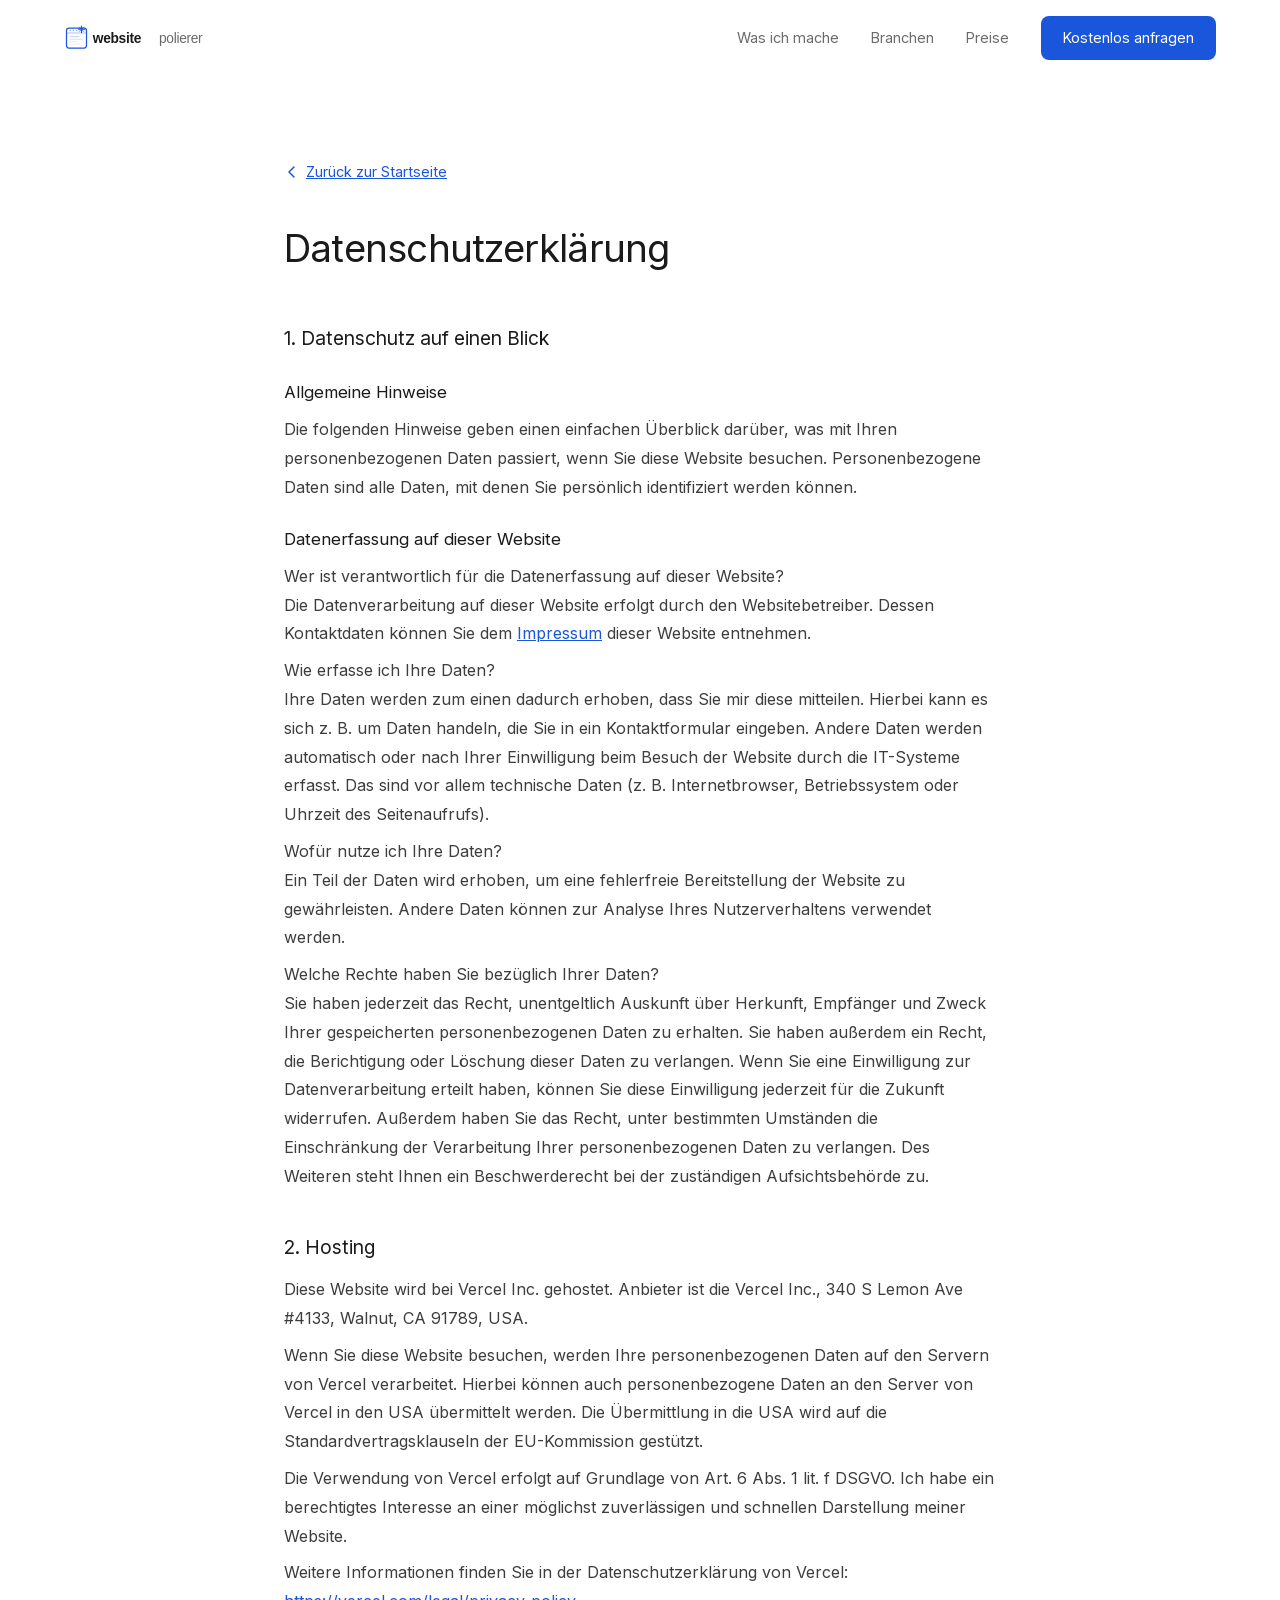
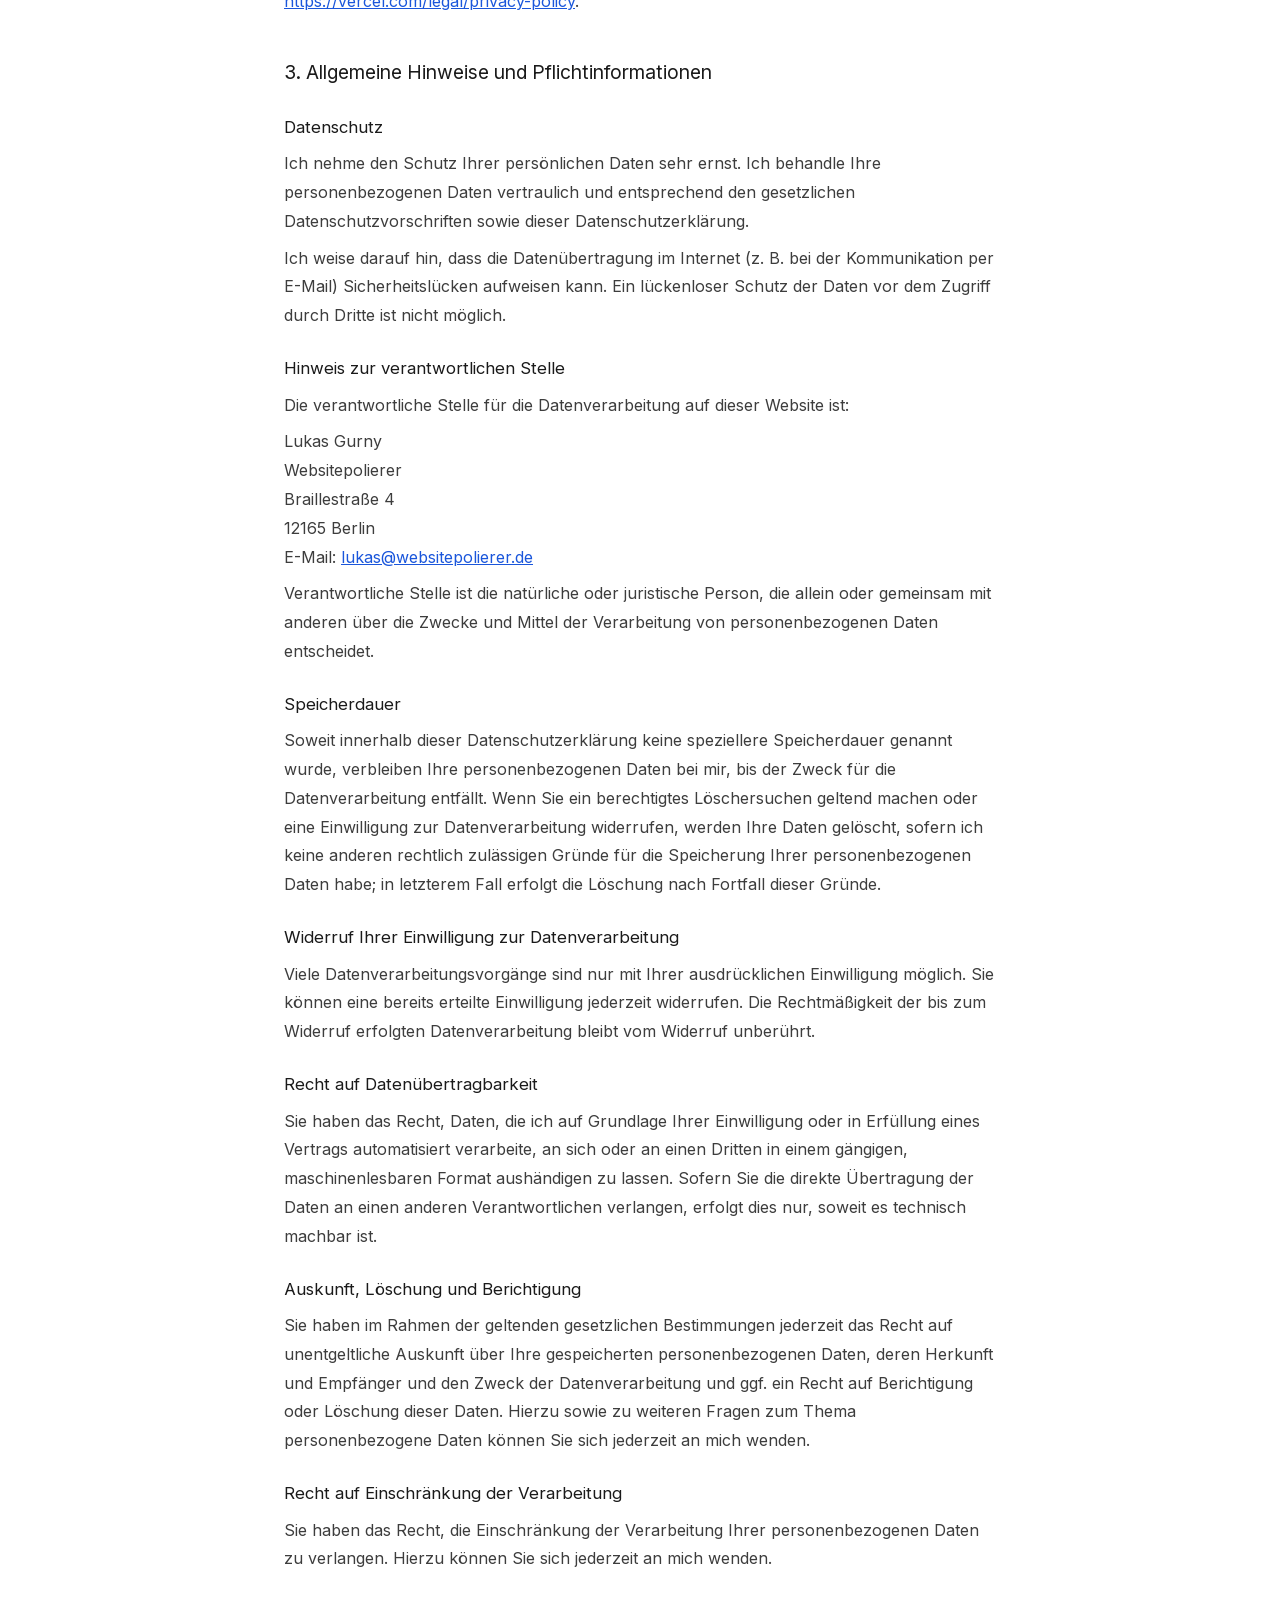
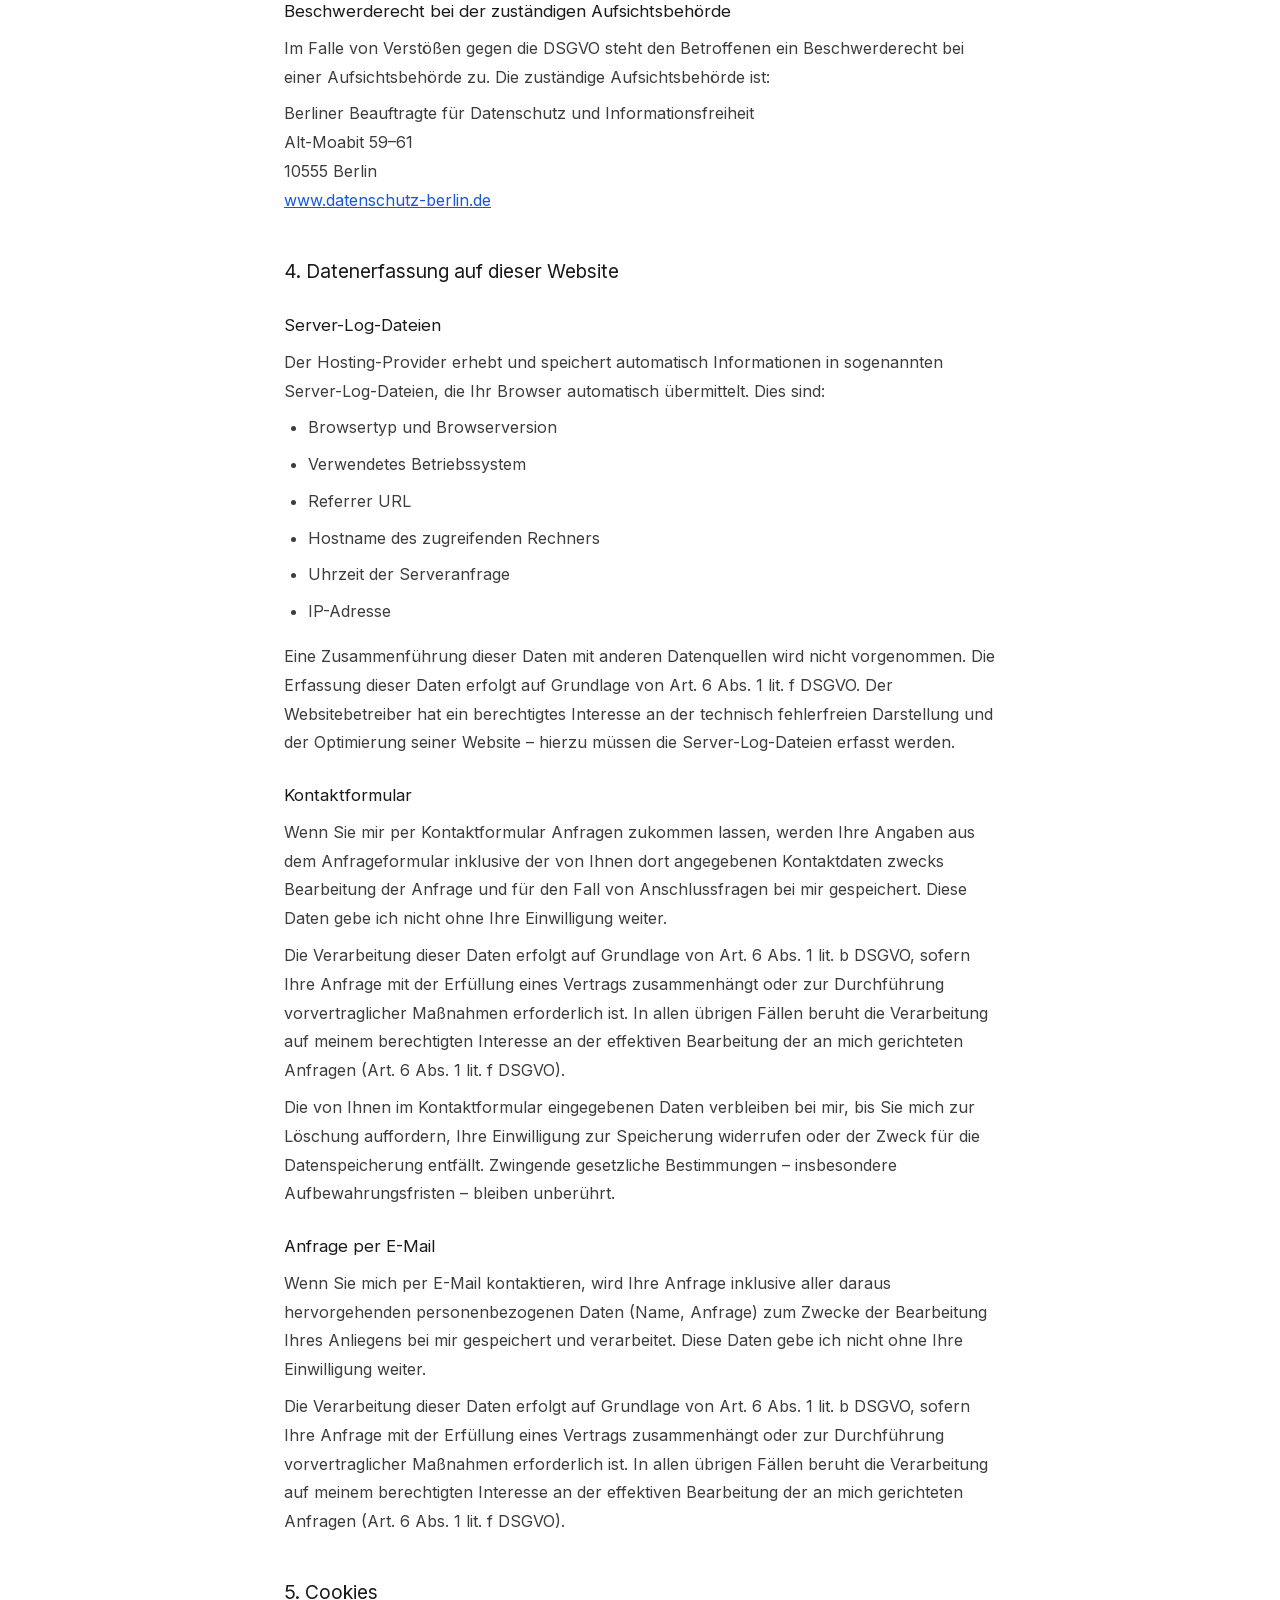
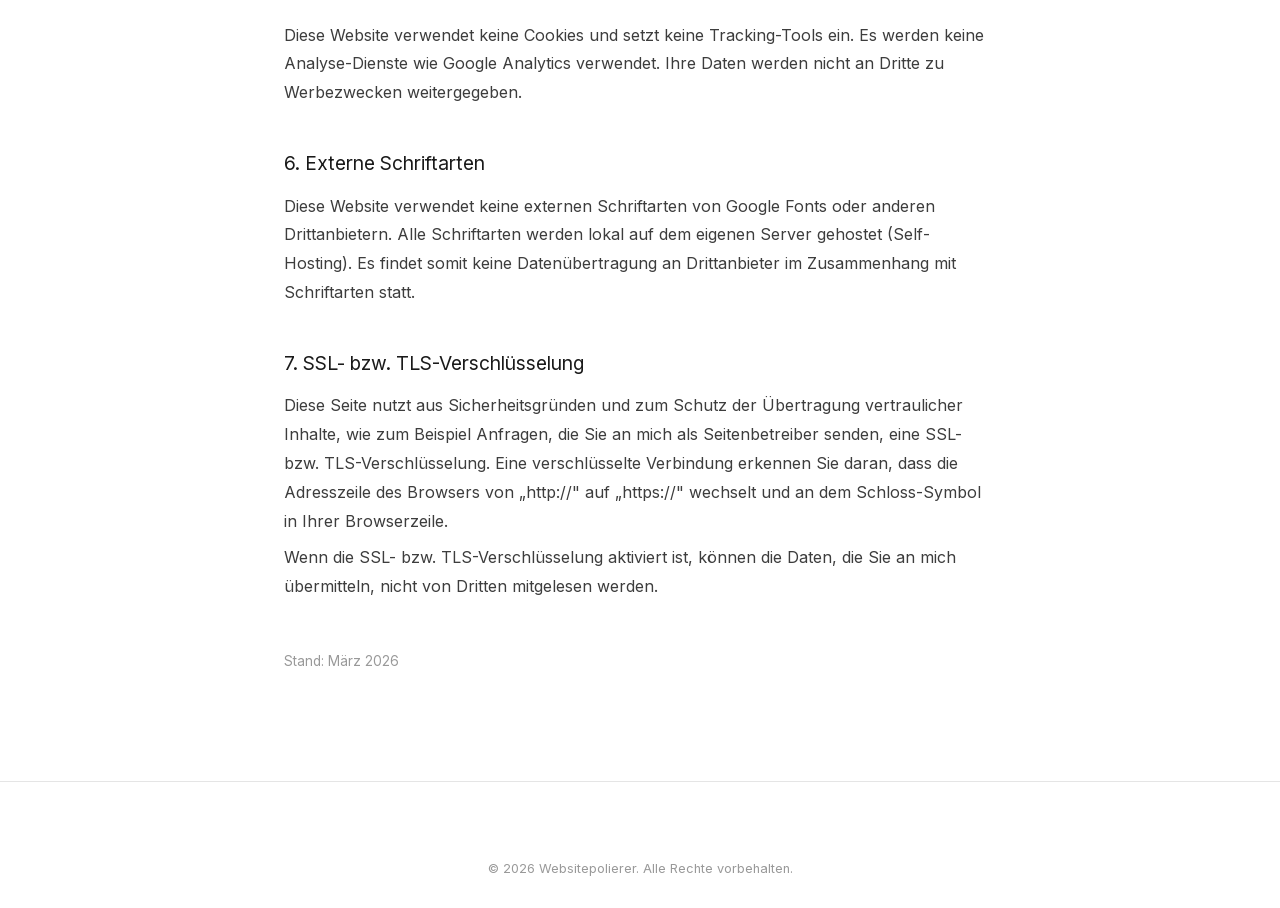
==== website/datenschutz.html @ 4827c036 "feat: Add Impressum and Datenschutzerklärung pages - Legal notice (TMG §5) with full address - DSGVO" ====
<!DOCTYPE html>
<html lang="de">
<head>
  <meta charset="UTF-8">
  <meta name="viewport" content="width=device-width, initial-scale=1.0">
  <title>Datenschutzerklärung – Websitepolierer</title>
  <meta name="robots" content="noindex, nofollow">
  <link rel="stylesheet" href="style.css">
  <link rel="icon" type="image/svg+xml" href="assets/logo.svg">
  <style>
    .legal {
      padding: 160px 24px 100px;
      max-width: 760px;
      margin: 0 auto;
    }
    .legal h1 {
      font-size: clamp(1.8rem, 4vw, 2.4rem);
      font-weight: 700;
      color: var(--text-dark);
      margin-bottom: 32px;
      letter-spacing: -0.02em;
    }
    .legal h2 {
      font-size: 1.2rem;
      font-weight: 600;
      color: var(--text-dark);
      margin-top: 40px;
      margin-bottom: 12px;
    }
    .legal h3 {
      font-size: 1.05rem;
      font-weight: 600;
      color: var(--text-dark);
      margin-top: 24px;
      margin-bottom: 8px;
    }
    .legal p, .legal li {
      font-size: 1rem;
      color: var(--text-body);
      line-height: 1.8;
      margin-bottom: 8px;
    }
    .legal ul {
      padding-left: 24px;
      margin-bottom: 16px;
    }
    .legal a {
      color: var(--accent);
      text-decoration: underline;
    }
    .legal a:hover {
      color: var(--accent-hover);
    }
    .legal__back {
      display: inline-flex;
      align-items: center;
      gap: 6px;
      font-size: 0.9rem;
      font-weight: 600;
      color: var(--accent);
      margin-bottom: 32px;
      text-decoration: none;
    }
    .legal__back:hover {
      gap: 10px;
    }
  </style>
</head>
<body>

  <!-- Navigation -->
  <nav class="nav" id="nav">
    <div class="nav__container">
      <a href="index.html" class="nav__logo">
        <img src="assets/logo.svg" alt="Websitepolierer Logo" class="nav__logo-img">
      </a>
      <div class="nav__links" id="navLinks">
        <a href="index.html#leistungen" class="nav__link">Was ich mache</a>
        <a href="index.html#branchen" class="nav__link">Branchen</a>
        <a href="index.html#preise" class="nav__link">Preise</a>
        <a href="index.html#kontakt" class="nav__cta">Kostenlos anfragen</a>
      </div>
      <button class="nav__burger" id="navBurger" aria-label="Menü öffnen">
        <span></span>
        <span></span>
        <span></span>
      </button>
    </div>
  </nav>

  <main class="legal">
    <a href="index.html" class="legal__back">
      <svg width="16" height="16" viewBox="0 0 16 16" fill="none"><path d="M10 3L5 8l5 5" stroke="currentColor" stroke-width="1.5" stroke-linecap="round" stroke-linejoin="round"/></svg>
      Zurück zur Startseite
    </a>

    <h1>Datenschutzerklärung</h1>

    <h2>1. Datenschutz auf einen Blick</h2>

    <h3>Allgemeine Hinweise</h3>
    <p>
      Die folgenden Hinweise geben einen einfachen Überblick darüber, was mit Ihren
      personenbezogenen Daten passiert, wenn Sie diese Website besuchen. Personenbezogene
      Daten sind alle Daten, mit denen Sie persönlich identifiziert werden können.
    </p>

    <h3>Datenerfassung auf dieser Website</h3>
    <p>
      <strong>Wer ist verantwortlich für die Datenerfassung auf dieser Website?</strong><br>
      Die Datenverarbeitung auf dieser Website erfolgt durch den Websitebetreiber. Dessen
      Kontaktdaten können Sie dem <a href="impressum.html">Impressum</a> dieser Website entnehmen.
    </p>
    <p>
      <strong>Wie erfasse ich Ihre Daten?</strong><br>
      Ihre Daten werden zum einen dadurch erhoben, dass Sie mir diese mitteilen. Hierbei kann
      es sich z. B. um Daten handeln, die Sie in ein Kontaktformular eingeben. Andere Daten
      werden automatisch oder nach Ihrer Einwilligung beim Besuch der Website durch die
      IT-Systeme erfasst. Das sind vor allem technische Daten (z. B. Internetbrowser,
      Betriebssystem oder Uhrzeit des Seitenaufrufs).
    </p>
    <p>
      <strong>Wofür nutze ich Ihre Daten?</strong><br>
      Ein Teil der Daten wird erhoben, um eine fehlerfreie Bereitstellung der Website zu
      gewährleisten. Andere Daten können zur Analyse Ihres Nutzerverhaltens verwendet werden.
    </p>
    <p>
      <strong>Welche Rechte haben Sie bezüglich Ihrer Daten?</strong><br>
      Sie haben jederzeit das Recht, unentgeltlich Auskunft über Herkunft, Empfänger und Zweck
      Ihrer gespeicherten personenbezogenen Daten zu erhalten. Sie haben außerdem ein Recht,
      die Berichtigung oder Löschung dieser Daten zu verlangen. Wenn Sie eine Einwilligung zur
      Datenverarbeitung erteilt haben, können Sie diese Einwilligung jederzeit für die Zukunft
      widerrufen. Außerdem haben Sie das Recht, unter bestimmten Umständen die Einschränkung
      der Verarbeitung Ihrer personenbezogenen Daten zu verlangen. Des Weiteren steht Ihnen
      ein Beschwerderecht bei der zuständigen Aufsichtsbehörde zu.
    </p>

    <h2>2. Hosting</h2>
    <p>
      Diese Website wird bei Vercel Inc. gehostet. Anbieter ist die Vercel Inc., 340 S Lemon
      Ave #4133, Walnut, CA 91789, USA.
    </p>
    <p>
      Wenn Sie diese Website besuchen, werden Ihre personenbezogenen Daten auf den Servern
      von Vercel verarbeitet. Hierbei können auch personenbezogene Daten an den Server von
      Vercel in den USA übermittelt werden. Die Übermittlung in die USA wird auf die
      Standardvertragsklauseln der EU-Kommission gestützt.
    </p>
    <p>
      Die Verwendung von Vercel erfolgt auf Grundlage von Art. 6 Abs. 1 lit. f DSGVO. Ich
      habe ein berechtigtes Interesse an einer möglichst zuverlässigen und schnellen
      Darstellung meiner Website.
    </p>
    <p>
      Weitere Informationen finden Sie in der Datenschutzerklärung von Vercel:
      <a href="https://vercel.com/legal/privacy-policy" target="_blank" rel="noopener">https://vercel.com/legal/privacy-policy</a>.
    </p>

    <h2>3. Allgemeine Hinweise und Pflichtinformationen</h2>

    <h3>Datenschutz</h3>
    <p>
      Ich nehme den Schutz Ihrer persönlichen Daten sehr ernst. Ich behandle Ihre
      personenbezogenen Daten vertraulich und entsprechend den gesetzlichen
      Datenschutzvorschriften sowie dieser Datenschutzerklärung.
    </p>
    <p>
      Ich weise darauf hin, dass die Datenübertragung im Internet (z. B. bei der Kommunikation
      per E-Mail) Sicherheitslücken aufweisen kann. Ein lückenloser Schutz der Daten vor dem
      Zugriff durch Dritte ist nicht möglich.
    </p>

    <h3>Hinweis zur verantwortlichen Stelle</h3>
    <p>
      Die verantwortliche Stelle für die Datenverarbeitung auf dieser Website ist:
    </p>
    <p>
      Lukas Gurny<br>
      Websitepolierer<br>
      Braillestraße 4<br>
      12165 Berlin<br>
      E-Mail: <a href="mailto:lukas@websitepolierer.de">lukas@websitepolierer.de</a>
    </p>
    <p>
      Verantwortliche Stelle ist die natürliche oder juristische Person, die allein oder
      gemeinsam mit anderen über die Zwecke und Mittel der Verarbeitung von personenbezogenen
      Daten entscheidet.
    </p>

    <h3>Speicherdauer</h3>
    <p>
      Soweit innerhalb dieser Datenschutzerklärung keine speziellere Speicherdauer genannt
      wurde, verbleiben Ihre personenbezogenen Daten bei mir, bis der Zweck für die
      Datenverarbeitung entfällt. Wenn Sie ein berechtigtes Löschersuchen geltend machen oder
      eine Einwilligung zur Datenverarbeitung widerrufen, werden Ihre Daten gelöscht, sofern
      ich keine anderen rechtlich zulässigen Gründe für die Speicherung Ihrer
      personenbezogenen Daten habe; in letzterem Fall erfolgt die Löschung nach Fortfall
      dieser Gründe.
    </p>

    <h3>Widerruf Ihrer Einwilligung zur Datenverarbeitung</h3>
    <p>
      Viele Datenverarbeitungsvorgänge sind nur mit Ihrer ausdrücklichen Einwilligung möglich.
      Sie können eine bereits erteilte Einwilligung jederzeit widerrufen. Die Rechtmäßigkeit
      der bis zum Widerruf erfolgten Datenverarbeitung bleibt vom Widerruf unberührt.
    </p>

    <h3>Recht auf Datenübertragbarkeit</h3>
    <p>
      Sie haben das Recht, Daten, die ich auf Grundlage Ihrer Einwilligung oder in Erfüllung
      eines Vertrags automatisiert verarbeite, an sich oder an einen Dritten in einem gängigen,
      maschinenlesbaren Format aushändigen zu lassen. Sofern Sie die direkte Übertragung der
      Daten an einen anderen Verantwortlichen verlangen, erfolgt dies nur, soweit es technisch
      machbar ist.
    </p>

    <h3>Auskunft, Löschung und Berichtigung</h3>
    <p>
      Sie haben im Rahmen der geltenden gesetzlichen Bestimmungen jederzeit das Recht auf
      unentgeltliche Auskunft über Ihre gespeicherten personenbezogenen Daten, deren Herkunft
      und Empfänger und den Zweck der Datenverarbeitung und ggf. ein Recht auf Berichtigung
      oder Löschung dieser Daten. Hierzu sowie zu weiteren Fragen zum Thema personenbezogene
      Daten können Sie sich jederzeit an mich wenden.
    </p>

    <h3>Recht auf Einschränkung der Verarbeitung</h3>
    <p>
      Sie haben das Recht, die Einschränkung der Verarbeitung Ihrer personenbezogenen Daten
      zu verlangen. Hierzu können Sie sich jederzeit an mich wenden.
    </p>

    <h3>Beschwerderecht bei der zuständigen Aufsichtsbehörde</h3>
    <p>
      Im Falle von Verstößen gegen die DSGVO steht den Betroffenen ein Beschwerderecht bei
      einer Aufsichtsbehörde zu. Die zuständige Aufsichtsbehörde ist:
    </p>
    <p>
      Berliner Beauftragte für Datenschutz und Informationsfreiheit<br>
      Alt-Moabit 59–61<br>
      10555 Berlin<br>
      <a href="https://www.datenschutz-berlin.de" target="_blank" rel="noopener">www.datenschutz-berlin.de</a>
    </p>

    <h2>4. Datenerfassung auf dieser Website</h2>

    <h3>Server-Log-Dateien</h3>
    <p>
      Der Hosting-Provider erhebt und speichert automatisch Informationen in sogenannten
      Server-Log-Dateien, die Ihr Browser automatisch übermittelt. Dies sind:
    </p>
    <ul>
      <li>Browsertyp und Browserversion</li>
      <li>Verwendetes Betriebssystem</li>
      <li>Referrer URL</li>
      <li>Hostname des zugreifenden Rechners</li>
      <li>Uhrzeit der Serveranfrage</li>
      <li>IP-Adresse</li>
    </ul>
    <p>
      Eine Zusammenführung dieser Daten mit anderen Datenquellen wird nicht vorgenommen.
      Die Erfassung dieser Daten erfolgt auf Grundlage von Art. 6 Abs. 1 lit. f DSGVO. Der
      Websitebetreiber hat ein berechtigtes Interesse an der technisch fehlerfreien
      Darstellung und der Optimierung seiner Website – hierzu müssen die Server-Log-Dateien
      erfasst werden.
    </p>

    <h3>Kontaktformular</h3>
    <p>
      Wenn Sie mir per Kontaktformular Anfragen zukommen lassen, werden Ihre Angaben aus dem
      Anfrageformular inklusive der von Ihnen dort angegebenen Kontaktdaten zwecks Bearbeitung
      der Anfrage und für den Fall von Anschlussfragen bei mir gespeichert. Diese Daten gebe
      ich nicht ohne Ihre Einwilligung weiter.
    </p>
    <p>
      Die Verarbeitung dieser Daten erfolgt auf Grundlage von Art. 6 Abs. 1 lit. b DSGVO,
      sofern Ihre Anfrage mit der Erfüllung eines Vertrags zusammenhängt oder zur Durchführung
      vorvertraglicher Maßnahmen erforderlich ist. In allen übrigen Fällen beruht die
      Verarbeitung auf meinem berechtigten Interesse an der effektiven Bearbeitung der an mich
      gerichteten Anfragen (Art. 6 Abs. 1 lit. f DSGVO).
    </p>
    <p>
      Die von Ihnen im Kontaktformular eingegebenen Daten verbleiben bei mir, bis Sie mich zur
      Löschung auffordern, Ihre Einwilligung zur Speicherung widerrufen oder der Zweck für die
      Datenspeicherung entfällt. Zwingende gesetzliche Bestimmungen – insbesondere
      Aufbewahrungsfristen – bleiben unberührt.
    </p>

    <h3>Anfrage per E-Mail</h3>
    <p>
      Wenn Sie mich per E-Mail kontaktieren, wird Ihre Anfrage inklusive aller daraus
      hervorgehenden personenbezogenen Daten (Name, Anfrage) zum Zwecke der Bearbeitung Ihres
      Anliegens bei mir gespeichert und verarbeitet. Diese Daten gebe ich nicht ohne Ihre
      Einwilligung weiter.
    </p>
    <p>
      Die Verarbeitung dieser Daten erfolgt auf Grundlage von Art. 6 Abs. 1 lit. b DSGVO,
      sofern Ihre Anfrage mit der Erfüllung eines Vertrags zusammenhängt oder zur Durchführung
      vorvertraglicher Maßnahmen erforderlich ist. In allen übrigen Fällen beruht die
      Verarbeitung auf meinem berechtigten Interesse an der effektiven Bearbeitung der an mich
      gerichteten Anfragen (Art. 6 Abs. 1 lit. f DSGVO).
    </p>

    <h2>5. Cookies</h2>
    <p>
      Diese Website verwendet keine Cookies und setzt keine Tracking-Tools ein. Es werden
      keine Analyse-Dienste wie Google Analytics verwendet. Ihre Daten werden nicht an
      Dritte zu Werbezwecken weitergegeben.
    </p>

    <h2>6. Externe Schriftarten</h2>
    <p>
      Diese Website verwendet keine externen Schriftarten von Google Fonts oder anderen
      Drittanbietern. Alle Schriftarten werden lokal auf dem eigenen Server gehostet
      (Self-Hosting). Es findet somit keine Datenübertragung an Drittanbieter im
      Zusammenhang mit Schriftarten statt.
    </p>

    <h2>7. SSL- bzw. TLS-Verschlüsselung</h2>
    <p>
      Diese Seite nutzt aus Sicherheitsgründen und zum Schutz der Übertragung vertraulicher
      Inhalte, wie zum Beispiel Anfragen, die Sie an mich als Seitenbetreiber senden, eine
      SSL- bzw. TLS-Verschlüsselung. Eine verschlüsselte Verbindung erkennen Sie daran, dass
      die Adresszeile des Browsers von „http://" auf „https://" wechselt und an dem
      Schloss-Symbol in Ihrer Browserzeile.
    </p>
    <p>
      Wenn die SSL- bzw. TLS-Verschlüsselung aktiviert ist, können die Daten, die Sie an mich
      übermitteln, nicht von Dritten mitgelesen werden.
    </p>

    <p style="margin-top: 48px; color: var(--text-light); font-size: 0.85rem;">
      Stand: März 2026
    </p>
  </main>

  <footer class="footer">
    <div class="container">
      <div class="footer__bottom">
        <p>&copy; 2026 Websitepolierer. Alle Rechte vorbehalten.</p>
      </div>
    </div>
  </footer>

  <script src="script.js"></script>
</body>
</html>
---- website/style.css ----
/* ========================================
   WEBSITEPOLIERER — Sachlich & Klar
   ======================================== */

/* Self-hosted Inter (DSGVO-konform) */
@font-face {
  font-family: 'Inter';
  font-style: normal;
  font-weight: 100 900;
  font-display: swap;
  src: url('assets/fonts/inter-latin-ext.woff2') format('woff2');
  unicode-range: U+0100-02AF, U+0304, U+0308, U+0329, U+1E00-1E9F, U+1EF2-1EFF, U+2020, U+20A0-20AB, U+20AD-20C0, U+2113, U+2C60-2C7F, U+A720-A7FF;
}

@font-face {
  font-family: 'Inter';
  font-style: normal;
  font-weight: 100 900;
  font-display: swap;
  src: url('assets/fonts/inter-latin.woff2') format('woff2');
  unicode-range: U+0000-00FF, U+0131, U+0152-0153, U+02BB-02BC, U+02C6, U+02DA, U+02DC, U+0304, U+0308, U+0329, U+2000-206F, U+2074, U+20AC, U+2122, U+2191, U+2193, U+2212, U+2215, U+FEFF, U+FFFD;
}

:root {
  --bg-white: #ffffff;
  --bg-light: #f7f7f8;
  --bg-card: #ffffff;

  --accent: #1a56db;
  --accent-hover: #1348b8;
  --accent-light: #e8eefb;

  --text-dark: #1a1a1a;
  --text-body: #3d3d3d;
  --text-muted: #6b6b6b;
  --text-light: #999999;

  --border: #e5e5e5;
  --border-hover: #d0d0d0;

  --radius: 8px;
  --radius-lg: 12px;

  --font: 'Inter', -apple-system, BlinkMacSystemFont, 'Segoe UI', Roboto, sans-serif;
  --transition: 0.2s ease;
}

/* — Reset — */
*, *::before, *::after {
  margin: 0;
  padding: 0;
  box-sizing: border-box;
}

html {
  scroll-behavior: smooth;
}

body {
  font-family: var(--font);
  background: var(--bg-white);
  color: var(--text-body);
  font-size: 17px;
  line-height: 1.7;
  overflow-x: hidden;
}

body.no-scroll {
  overflow: hidden;
}

a { color: inherit; text-decoration: none; }
img { max-width: 100%; display: block; }

/* — Layout — */
.container {
  max-width: 1200px;
  margin: 0 auto;
  padding: 0 24px;
}

/* — Section Headers — */
.section-tag {
  display: inline-block;
  font-size: 0.8rem;
  font-weight: 600;
  letter-spacing: 0.06em;
  text-transform: uppercase;
  color: var(--accent);
  margin-bottom: 16px;
}

.section-title {
  font-size: clamp(1.8rem, 4vw, 2.6rem);
  font-weight: 700;
  color: var(--text-dark);
  letter-spacing: -0.02em;
  line-height: 1.2;
  margin-bottom: 16px;
}

.text-accent {
  color: var(--accent);
}

.section-desc {
  font-size: 1.1rem;
  color: var(--text-muted);
  max-width: 640px;
  line-height: 1.7;
}

.section-header {
  margin-bottom: 56px;
}

.section-header--center {
  text-align: center;
}

.section-header--center .section-desc {
  margin: 0 auto;
}

/* — Animations — */
.anim-fade-up {
  opacity: 0;
  transform: translateY(20px);
  transition: opacity 0.5s ease, transform 0.5s ease;
}

.anim-fade-up.anim-visible {
  opacity: 1;
  transform: translateY(0);
}

/* — Buttons — */
.btn {
  display: inline-flex;
  align-items: center;
  gap: 8px;
  padding: 14px 28px;
  font-family: var(--font);
  font-size: 1rem;
  font-weight: 600;
  border-radius: var(--radius);
  border: none;
  cursor: pointer;
  transition: all var(--transition);
  text-decoration: none;
}

.btn--primary {
  background: var(--accent);
  color: #fff;
}

.btn--primary:hover {
  background: var(--accent-hover);
}

.btn--ghost {
  background: transparent;
  color: var(--text-dark);
  border: 1px solid var(--border);
}

.btn--ghost:hover {
  border-color: var(--border-hover);
  background: var(--bg-light);
}

.btn--outline {
  background: transparent;
  color: var(--accent);
  border: 1px solid var(--accent);
}

.btn--outline:hover {
  background: var(--accent-light);
}

.btn--full {
  width: 100%;
  justify-content: center;
}

/* ========================================
   NAVIGATION
   ======================================== */
.nav {
  position: fixed;
  top: 0;
  left: 0;
  right: 0;
  z-index: 1000;
  padding: 16px 0;
  background: rgba(255, 255, 255, 0.95);
  backdrop-filter: blur(10px);
  -webkit-backdrop-filter: blur(10px);
  border-bottom: 1px solid transparent;
  transition: all var(--transition);
}

.nav--scrolled {
  padding: 10px 0;
  border-bottom-color: var(--border);
  box-shadow: 0 1px 3px rgba(0,0,0,0.04);
}

.nav__container {
  max-width: 1200px;
  margin: 0 auto;
  padding: 0 24px;
  display: flex;
  align-items: center;
  justify-content: space-between;
}

.nav__logo-img {
  height: 30px;
  width: auto;
}

.nav__links {
  display: flex;
  align-items: center;
  gap: 32px;
}

.nav__link {
  font-size: 0.9rem;
  font-weight: 500;
  color: var(--text-muted);
  transition: color var(--transition);
}

.nav__link:hover {
  color: var(--text-dark);
}

.nav__cta {
  font-size: 0.9rem;
  font-weight: 600;
  padding: 10px 22px;
  background: var(--accent);
  color: #fff;
  border-radius: var(--radius);
  transition: background var(--transition);
}

.nav__cta:hover {
  background: var(--accent-hover);
}

/* Burger */
.nav__burger {
  display: none;
  flex-direction: column;
  gap: 5px;
  background: none;
  border: none;
  cursor: pointer;
  padding: 4px;
  z-index: 1001;
}

.nav__burger span {
  display: block;
  width: 22px;
  height: 2px;
  background: var(--text-dark);
  transition: all var(--transition);
}

.nav__burger--active span:nth-child(1) {
  transform: rotate(45deg) translate(5px, 5px);
}

.nav__burger--active span:nth-child(2) {
  opacity: 0;
}

.nav__burger--active span:nth-child(3) {
  transform: rotate(-45deg) translate(5px, -5px);
}

/* ========================================
   HERO
   ======================================== */
.hero {
  padding: 160px 24px 100px;
  background: var(--bg-light);
}

.hero__container {
  max-width: 800px;
  margin: 0 auto;
  text-align: center;
}

.hero__badge {
  display: inline-flex;
  align-items: center;
  gap: 8px;
  font-size: 0.85rem;
  font-weight: 500;
  color: var(--accent);
  padding: 6px 16px;
  background: var(--accent-light);
  border-radius: 100px;
  margin-bottom: 28px;
}

.hero__badge-dot {
  width: 8px;
  height: 8px;
  background: var(--accent);
  border-radius: 50%;
  animation: pulse-dot 2s ease-in-out infinite;
}

@keyframes pulse-dot {
  0%, 100% { opacity: 1; }
  50% { opacity: 0.4; }
}

.hero__title {
  font-size: clamp(2.4rem, 5vw, 3.5rem);
  font-weight: 700;
  color: var(--text-dark);
  letter-spacing: -0.03em;
  line-height: 1.15;
  margin-bottom: 24px;
}

.hero__title-accent {
  color: var(--accent);
}

.hero__subtitle {
  font-size: 1.15rem;
  color: var(--text-muted);
  line-height: 1.7;
  max-width: 580px;
  margin: 0 auto 36px;
}

.hero__actions {
  display: flex;
  align-items: center;
  justify-content: center;
  gap: 12px;
  flex-wrap: wrap;
  margin-bottom: 56px;
}

.hero__stats {
  display: flex;
  align-items: center;
  justify-content: center;
  gap: 40px;
  flex-wrap: wrap;
  padding-top: 40px;
  border-top: 1px solid var(--border);
}

.hero__stat {
  text-align: center;
}

.hero__stat-number {
  display: block;
  font-size: 1.3rem;
  font-weight: 700;
  color: var(--accent);
}

.hero__stat-label {
  font-size: 0.85rem;
  color: var(--text-muted);
}

.hero__stat-divider {
  width: 1px;
  height: 36px;
  background: var(--border);
}

/* ========================================
   SOCIAL PROOF
   ======================================== */
.social-proof {
  padding: 60px 0;
  border-bottom: 1px solid var(--border);
}

.social-proof__grid {
  display: grid;
  grid-template-columns: repeat(3, 1fr);
  gap: 24px;
}

.social-proof__card {
  padding: 28px;
  background: var(--bg-card);
  border: 1px solid var(--border);
  border-radius: var(--radius-lg);
  transition: border-color var(--transition);
}

.social-proof__card:hover {
  border-color: var(--border-hover);
}

.social-proof__stars {
  display: flex;
  gap: 2px;
  color: #f59e0b;
  margin-bottom: 14px;
}

.social-proof__text {
  font-size: 1rem;
  color: var(--text-body);
  line-height: 1.7;
  font-style: italic;
  margin-bottom: 16px;
}

.social-proof__author {
  display: flex;
  flex-direction: column;
  gap: 2px;
}

.social-proof__name {
  font-size: 0.9rem;
  font-weight: 600;
  color: var(--text-dark);
}

.social-proof__role {
  font-size: 0.8rem;
  color: var(--text-muted);
}

/* ========================================
   LEISTUNGEN (Kernleistung)
   ======================================== */
.leistungen {
  padding: 100px 0;
}

.leistungen__grid {
  display: grid;
  grid-template-columns: repeat(2, 1fr);
  gap: 24px;
}

.leistungen__card {
  padding: 36px;
  border: 1px solid var(--border);
  border-radius: var(--radius-lg);
  transition: border-color var(--transition);
}

.leistungen__card:hover {
  border-color: var(--border-hover);
}

.leistungen__icon {
  width: 52px;
  height: 52px;
  display: flex;
  align-items: center;
  justify-content: center;
  background: var(--accent-light);
  border-radius: var(--radius);
  color: var(--accent);
  margin-bottom: 20px;
}

.leistungen__card-title {
  font-size: 1.2rem;
  font-weight: 600;
  color: var(--text-dark);
  margin-bottom: 10px;
}

.leistungen__card-text {
  font-size: 1rem;
  color: var(--text-muted);
  line-height: 1.7;
}

/* ========================================
   BRANCHEN (Merged industry section)
   ======================================== */
.branchen {
  padding: 100px 0;
  background: var(--bg-light);
}

.branchen__grid {
  display: grid;
  grid-template-columns: repeat(2, 1fr);
  gap: 24px;
}

.branchen__card--wide {
  grid-column: 1 / -1;
  max-width: 580px;
  margin: 0 auto;
  width: 100%;
}

.branchen__card {
  background: var(--bg-card);
  border: 1px solid var(--border);
  border-radius: var(--radius-lg);
  overflow: hidden;
  transition: border-color var(--transition), box-shadow var(--transition);
}

.branchen__card:hover {
  border-color: var(--border-hover);
  box-shadow: 0 4px 20px rgba(0,0,0,0.06);
}

.branchen__card-visual {
  padding: 20px 20px 0;
}

/* Mini mockup */
.branchen__mockup {
  background: #1a1a1a;
  border-radius: var(--radius) var(--radius) 0 0;
  overflow: hidden;
}

.branchen__mockup-bar {
  display: flex;
  gap: 5px;
  padding: 8px 12px;
  background: #222;
}

.branchen__mockup-bar span {
  width: 7px;
  height: 7px;
  border-radius: 50%;
  background: #444;
}

.branchen__mockup-screen {
  height: 160px;
  display: flex;
  align-items: center;
  justify-content: center;
  padding: 16px;
}

/* Mockup variants */
.branchen__mockup-screen--recruiting { background: #111; }
.branchen__mockup-screen--galabau { background: #0d1a0d; }
.branchen__mockup-screen--emergency { background: #1a0d0d; }
.branchen__mockup-screen--booking { background: #0d1320; }
.branchen__mockup-screen--b2b { background: #12141a; }

.mockup-hero-dark,
.mockup-hero-calm,
.mockup-hero-corp { text-align: center; width: 100%; }

.mockup-badge {
  display: inline-block;
  font-size: 0.5rem;
  padding: 2px 8px;
  background: rgba(26, 86, 219, 0.2);
  color: #6ea8ff;
  border-radius: 100px;
  margin-bottom: 6px;
  text-transform: uppercase;
  letter-spacing: 0.05em;
}

.mockup-h1 {
  font-size: 0.85rem;
  font-weight: 700;
  color: #eee;
  margin-bottom: 4px;
}

.mockup-text {
  width: 60%;
  height: 3px;
  background: rgba(255,255,255,0.1);
  border-radius: 2px;
  margin: 6px auto;
}

.mockup-btn-wa {
  display: inline-block;
  font-size: 0.55rem;
  padding: 4px 12px;
  background: #25D366;
  color: white;
  border-radius: 4px;
  margin-top: 6px;
  font-weight: 600;
}

.mockup-hero-img {
  width: 100%;
  height: 100%;
  display: flex;
  align-items: center;
  justify-content: center;
}

.mockup-slider {
  display: flex;
  align-items: center;
  gap: 10px;
  width: 80%;
}

.mockup-slider-before,
.mockup-slider-after {
  flex: 1;
  height: 90px;
  border-radius: 6px;
  display: flex;
  align-items: center;
  justify-content: center;
  font-size: 0.6rem;
  font-weight: 600;
  text-transform: uppercase;
  letter-spacing: 0.04em;
}

.mockup-slider-before {
  background: rgba(255,255,255,0.05);
  color: #888;
  border: 1px dashed rgba(255,255,255,0.15);
}

.mockup-slider-after {
  background: rgba(80, 160, 80, 0.15);
  color: #7bc67b;
  border: 1px solid rgba(80, 160, 80, 0.3);
}

.mockup-slider-line {
  width: 2px;
  height: 70px;
  background: #6ea8ff;
  border-radius: 2px;
  position: relative;
}

.mockup-slider-line::before {
  content: '';
  position: absolute;
  top: 50%;
  left: 50%;
  transform: translate(-50%, -50%);
  width: 14px;
  height: 14px;
  border: 2px solid #6ea8ff;
  border-radius: 50%;
  background: #111;
}

.mockup-hero-emergency { text-align: center; }

.mockup-emergency-icon {
  margin-bottom: 4px;
  color: #ff5555;
}

.mockup-emergency-icon svg {
  width: 22px;
  height: 22px;
}

.mockup-h1-sm {
  font-size: 0.75rem;
  font-weight: 700;
  color: #ff5555;
  margin-bottom: 6px;
}

.mockup-btn-call {
  display: inline-block;
  font-size: 0.55rem;
  padding: 5px 16px;
  background: #ff5555;
  color: white;
  border-radius: 4px;
  font-weight: 600;
  margin-bottom: 4px;
}

.mockup-text-sm {
  font-size: 0.5rem;
  color: #888;
}

.mockup-h1-calm {
  font-size: 0.7rem;
  font-weight: 600;
  color: #eee;
  margin-bottom: 4px;
}

.mockup-btn-book {
  display: inline-block;
  font-size: 0.55rem;
  padding: 4px 12px;
  background: #3b82f6;
  color: white;
  border-radius: 4px;
  margin: 6px 0;
  font-weight: 600;
}

.mockup-team {
  display: flex;
  justify-content: center;
  gap: 5px;
  margin-top: 8px;
}

.mockup-avatar {
  width: 20px;
  height: 20px;
  border-radius: 50%;
  background: rgba(255,255,255,0.1);
}

.mockup-h1-corp {
  font-size: 0.65rem;
  font-weight: 700;
  color: #eee;
  margin-bottom: 10px;
}

.mockup-logos {
  display: flex;
  justify-content: center;
  gap: 8px;
  margin-bottom: 8px;
}

.mockup-logo-box {
  width: 44px;
  height: 20px;
  border-radius: 3px;
  background: rgba(255,255,255,0.07);
}

/* Card content */
.branchen__card-content {
  padding: 24px;
}

.branchen__card-tag {
  display: inline-block;
  font-size: 0.75rem;
  font-weight: 600;
  text-transform: uppercase;
  letter-spacing: 0.04em;
  color: var(--accent);
  margin-bottom: 6px;
}

.branchen__card-title {
  font-size: 1.15rem;
  font-weight: 600;
  color: var(--text-dark);
  margin-bottom: 8px;
}

.branchen__card-text {
  font-size: 0.95rem;
  color: var(--text-muted);
  line-height: 1.7;
  margin-bottom: 14px;
}

.branchen__card-features {
  list-style: none;
  display: flex;
  flex-wrap: wrap;
  gap: 6px;
}

.branchen__card-features li {
  font-size: 0.8rem;
  font-weight: 500;
  padding: 4px 12px;
  background: var(--accent-light);
  border-radius: 100px;
  color: var(--accent);
}

/* Demo link in card */
.branchen__card-demo {
  display: inline-flex;
  align-items: center;
  gap: 6px;
  margin-top: 16px;
  font-size: 0.85rem;
  font-weight: 600;
  color: var(--accent);
  text-decoration: none;
  transition: gap 0.2s ease, color 0.2s ease;
}
.branchen__card-demo:hover {
  gap: 10px;
  color: var(--accent-hover, #1446b3);
}
.branchen__card-demo svg {
  flex-shrink: 0;
  transition: transform 0.2s ease;
}
.branchen__card-demo:hover svg {
  transform: translate(2px, -2px);
}

/* CTA bar below cards */
.branchen__cta {
  margin-top: 40px;
  text-align: center;
  padding: 32px;
  background: var(--bg-white);
  border: 1px solid var(--border);
  border-radius: var(--radius-lg);
  display: flex;
  align-items: center;
  justify-content: center;
  gap: 24px;
  flex-wrap: wrap;
}

.branchen__cta-text {
  font-size: 1.05rem;
  color: var(--text-body);
  font-weight: 500;
}

/* ========================================
   PROCESS
   ======================================== */
.process {
  padding: 100px 0;
}

.process__timeline {
  max-width: 700px;
  margin: 0 auto;
}

.process__step {
  display: grid;
  grid-template-columns: 64px 1fr 64px;
  gap: 20px;
  align-items: start;
}

.process__step-number {
  font-size: 2.5rem;
  font-weight: 700;
  color: var(--accent);
  line-height: 1;
  text-align: center;
}

.process__step-title {
  font-size: 1.2rem;
  font-weight: 600;
  color: var(--text-dark);
  margin-bottom: 6px;
}

.process__step-text {
  font-size: 1.05rem;
  color: var(--text-muted);
  line-height: 1.7;
}

.process__icon-wrap {
  width: 56px;
  height: 56px;
  display: flex;
  align-items: center;
  justify-content: center;
  background: var(--accent-light);
  border-radius: var(--radius);
  color: var(--accent);
}

.process__connector {
  width: 2px;
  height: 32px;
  background: var(--border);
  margin: 4px auto;
  grid-column: 1 / -1;
}

/* ========================================
   PRICING
   ======================================== */
.pricing {
  padding: 100px 0;
  background: var(--bg-light);
}

.pricing__grid {
  display: grid;
  grid-template-columns: repeat(3, 1fr);
  gap: 24px;
  align-items: start;
}

.pricing__card {
  background: var(--bg-card);
  border: 1px solid var(--border);
  border-radius: var(--radius-lg);
  padding: 36px 28px;
  position: relative;
  transition: border-color var(--transition), box-shadow var(--transition);
}

.pricing__card:hover {
  border-color: var(--border-hover);
  box-shadow: 0 4px 20px rgba(0,0,0,0.06);
}

.pricing__card--featured {
  border-color: var(--accent);
}

.pricing__card-badge {
  position: absolute;
  top: -12px;
  left: 50%;
  transform: translateX(-50%);
  font-size: 0.75rem;
  font-weight: 600;
  padding: 4px 16px;
  background: var(--accent);
  color: #fff;
  border-radius: 100px;
}

.pricing__card-header {
  text-align: center;
  margin-bottom: 28px;
  padding-bottom: 28px;
  border-bottom: 1px solid var(--border);
}

.pricing__card-name {
  font-size: 1rem;
  font-weight: 600;
  margin-bottom: 12px;
  color: var(--text-dark);
}

.pricing__card-price {
  display: flex;
  align-items: baseline;
  justify-content: center;
  gap: 2px;
}

.pricing__currency {
  font-size: 1.1rem;
  font-weight: 600;
  color: var(--text-muted);
}

.pricing__amount {
  font-size: 3rem;
  font-weight: 700;
  color: var(--text-dark);
  letter-spacing: -0.02em;
  line-height: 1;
}

.pricing__period {
  font-size: 1rem;
  font-weight: 500;
  color: var(--text-muted);
}

.pricing__card-note {
  font-size: 0.8rem;
  color: var(--text-light);
  margin-top: 8px;
}

.pricing__features {
  list-style: none;
  margin-bottom: 28px;
}

.pricing__features li {
  display: flex;
  align-items: center;
  gap: 10px;
  padding: 10px 0;
  font-size: 0.95rem;
  color: var(--text-body);
  border-bottom: 1px solid var(--bg-light);
}

.pricing__features li:last-child {
  border-bottom: none;
}

.pricing__features svg {
  flex-shrink: 0;
  color: var(--accent);
}

/* 48h promise note */
.pricing__48h-note {
  font-size: 0.85rem;
  color: var(--text-muted);
  line-height: 1.6;
  margin-bottom: 20px;
  padding: 12px 16px;
  background: var(--bg-light);
  border-radius: var(--radius);
  border-left: 3px solid var(--accent);
}

/* ========================================
   ABOUT
   ======================================== */
.about {
  padding: 100px 0;
}

.about__grid {
  display: grid;
  grid-template-columns: 1.2fr 0.8fr;
  gap: 64px;
  align-items: center;
}

.about__text {
  font-size: 1.05rem;
  color: var(--text-body);
  line-height: 1.7;
  margin-bottom: 16px;
}

.about__trust {
  display: flex;
  flex-wrap: wrap;
  gap: 12px;
  margin-top: 28px;
}

.about__trust-item {
  display: flex;
  align-items: center;
  gap: 8px;
  font-size: 0.9rem;
  font-weight: 500;
  padding: 10px 16px;
  background: var(--bg-light);
  border: 1px solid var(--border);
  border-radius: var(--radius);
  color: var(--text-body);
}

.about__trust-item svg {
  color: var(--accent);
  flex-shrink: 0;
}

.about__image-wrap {
  aspect-ratio: 3/4;
  max-width: 340px;
  margin: 0 auto;
  border-radius: var(--radius-lg);
  overflow: hidden;
  background: var(--bg-light);
  border: 1px solid var(--border);
}

.about__photo {
  width: 100%;
  height: 100%;
  object-fit: cover;
}

.about__name {
  font-size: 1.2rem;
  font-weight: 700;
  color: var(--text-dark);
  text-align: center;
  margin-top: 16px;
}

.about__role {
  font-size: 0.9rem;
  color: var(--text-muted);
  text-align: center;
  margin-top: 4px;
}

/* ========================================
   CONTACT
   ======================================== */
.contact {
  padding: 100px 0;
  background: var(--bg-light);
}

.contact__grid {
  display: grid;
  grid-template-columns: 1fr 1fr;
  gap: 64px;
  align-items: start;
}

.contact__text {
  font-size: 1.05rem;
  color: var(--text-muted);
  line-height: 1.7;
  margin-bottom: 28px;
}

.contact__info {
  display: flex;
  flex-direction: column;
  gap: 12px;
}

.contact__info-item {
  display: flex;
  align-items: center;
  gap: 12px;
  font-size: 1rem;
  font-weight: 500;
  color: var(--text-dark);
  padding: 14px 18px;
  background: var(--bg-card);
  border: 1px solid var(--border);
  border-radius: var(--radius);
  transition: border-color var(--transition);
}

.contact__info-item:hover {
  border-color: var(--accent);
}

.contact__info-item svg {
  color: var(--accent);
  flex-shrink: 0;
}

/* Form */
.contact__form {
  background: var(--bg-card);
  border: 1px solid var(--border);
  border-radius: var(--radius-lg);
  padding: 36px;
}

.form__group {
  margin-bottom: 18px;
}

.form__label {
  display: block;
  font-size: 0.85rem;
  font-weight: 600;
  color: var(--text-body);
  margin-bottom: 6px;
}

.form__input {
  width: 100%;
  padding: 12px 14px;
  font-family: var(--font);
  font-size: 0.95rem;
  color: var(--text-dark);
  background: var(--bg-light);
  border: 1px solid var(--border);
  border-radius: var(--radius);
  outline: none;
  transition: border-color var(--transition);
}

.form__input::placeholder {
  color: var(--text-light);
}

.form__input:focus {
  border-color: var(--accent);
}

.form__select {
  appearance: none;
  background-image: url("data:image/svg+xml,%3Csvg width='12' height='8' viewBox='0 0 12 8' fill='none' xmlns='http://www.w3.org/2000/svg'%3E%3Cpath d='M1 1l5 5 5-5' stroke='%23999' stroke-width='2' stroke-linecap='round'/%3E%3C/svg%3E");
  background-repeat: no-repeat;
  background-position: right 14px center;
  padding-right: 36px;
  cursor: pointer;
}

.form__textarea {
  resize: vertical;
  min-height: 100px;
}

.form__note {
  font-size: 0.8rem;
  color: var(--text-light);
  text-align: center;
  margin-top: 10px;
}

/* ========================================
   FOOTER
   ======================================== */
.footer {
  padding: 56px 0 28px;
  border-top: 1px solid var(--border);
}

.footer__grid {
  display: grid;
  grid-template-columns: 1.5fr 1fr 1fr 1fr;
  gap: 40px;
  padding-bottom: 40px;
  border-bottom: 1px solid var(--border);
}

.footer__logo {
  height: 26px;
  width: auto;
  margin-bottom: 10px;
}

.footer__tagline {
  font-size: 0.9rem;
  color: var(--text-light);
}

.footer__heading {
  font-size: 0.8rem;
  font-weight: 600;
  text-transform: uppercase;
  letter-spacing: 0.04em;
  color: var(--text-dark);
  margin-bottom: 14px;
}

.footer__links {
  display: flex;
  flex-direction: column;
  gap: 8px;
}

.footer__links a {
  font-size: 0.9rem;
  color: var(--text-muted);
  transition: color var(--transition);
}

.footer__links a:hover {
  color: var(--accent);
}

.footer__bottom {
  padding-top: 20px;
  text-align: center;
}

.footer__bottom p {
  font-size: 0.8rem;
  color: var(--text-light);
}

/* ========================================
   COMPARE TABLE (Baukasten vs. Profi)
   ======================================== */
.compare {
  padding: 100px 0;
}

.compare__table-wrap {
  max-width: 960px;
  margin: 0 auto;
  overflow-x: auto;
}

.compare__table {
  width: 100%;
  border-collapse: collapse;
  font-size: 0.95rem;
}

.compare__table thead th {
  padding: 16px 20px;
  font-weight: 600;
  font-size: 0.9rem;
  text-align: center;
  border-bottom: 2px solid var(--border);
}

.compare__table thead th:first-child {
  text-align: left;
}

.compare__col-baukasten {
  color: var(--text-muted);
}

.compare__col-polierer {
  color: var(--accent);
}

.compare__table tbody td {
  padding: 14px 20px;
  border-bottom: 1px solid var(--bg-light);
  text-align: center;
}

.compare__label {
  text-align: left !important;
  font-weight: 500;
  color: var(--text-dark);
}

.compare__bad {
  color: var(--text-muted);
}

.compare__col-billig {
  color: var(--text-muted);
}

.compare__meh {
  color: var(--text-muted);
  font-style: italic;
}

.compare__good {
  color: var(--accent);
  font-weight: 600;
}

.compare__table tbody tr:hover {
  background: var(--bg-light);
}

/* ========================================
   FAQ
   ======================================== */
.faq {
  padding: 100px 0;
  background: var(--bg-light);
}

.faq__list {
  max-width: 760px;
  margin: 0 auto;
}

.faq__item {
  background: var(--bg-card);
  border: 1px solid var(--border);
  border-radius: var(--radius);
  margin-bottom: 8px;
  transition: border-color var(--transition);
}

.faq__item:hover {
  border-color: var(--border-hover);
}

.faq__item[open] {
  border-color: var(--accent);
}

.faq__question {
  padding: 18px 24px;
  font-weight: 600;
  font-size: 1rem;
  color: var(--text-dark);
  cursor: pointer;
  list-style: none;
  display: flex;
  align-items: center;
  justify-content: space-between;
  gap: 16px;
}

.faq__question::-webkit-details-marker {
  display: none;
}

.faq__question::after {
  content: '+';
  font-size: 1.4rem;
  font-weight: 400;
  color: var(--accent);
  flex-shrink: 0;
  transition: transform var(--transition);
}

.faq__item[open] .faq__question::after {
  content: '−';
}

.faq__answer {
  padding: 0 24px 18px;
}

.faq__answer p {
  font-size: 0.95rem;
  color: var(--text-muted);
  line-height: 1.7;
}

/* ========================================
   PRICING ROI
   ======================================== */
.pricing__roi {
  margin-top: 32px;
  display: flex;
  align-items: flex-start;
  gap: 16px;
  padding: 24px 28px;
  background: var(--accent-light);
  border: 1px solid rgba(26, 86, 219, 0.15);
  border-radius: var(--radius-lg);
}

.pricing__roi-icon {
  flex-shrink: 0;
  color: var(--accent);
  margin-top: 2px;
}

.pricing__roi-text {
  font-size: 0.95rem;
  color: var(--text-body);
  line-height: 1.7;
}

.pricing__roi-text strong {
  color: var(--text-dark);
}

/* ========================================
   NAV PHONE
   ======================================== */
.nav__phone {
  display: flex;
  align-items: center;
  gap: 6px;
  font-size: 0.9rem;
  font-weight: 600;
  color: var(--text-dark);
  transition: color var(--transition);
}

.nav__phone:hover {
  color: var(--accent);
}

.nav__phone svg {
  flex-shrink: 0;
  color: var(--accent);
}

/* ========================================
   WHATSAPP CONTACT
   ======================================== */
.contact__info-item--wa {
  background: #e7f7ee;
  border-color: #c8ecd5;
}

.contact__info-item--wa:hover {
  border-color: #25D366;
}

.contact__info-item--wa svg {
  color: #25D366;
}

/* ========================================
   STICKY MOBILE CTA
   ======================================== */
.sticky-cta {
  display: none;
  position: fixed;
  bottom: 0;
  left: 0;
  right: 0;
  z-index: 999;
  background: var(--bg-white);
  border-top: 1px solid var(--border);
  padding: 10px 16px;
  gap: 10px;
  box-shadow: 0 -2px 10px rgba(0,0,0,0.08);
  transform: translateY(100%);
  transition: transform 0.3s ease;
}

.sticky-cta--visible {
  transform: translateY(0);
}

.sticky-cta__btn {
  flex: 1;
  display: flex;
  align-items: center;
  justify-content: center;
  gap: 6px;
  padding: 12px 16px;
  font-family: var(--font);
  font-size: 0.9rem;
  font-weight: 600;
  border-radius: var(--radius);
  border: none;
  cursor: pointer;
  text-decoration: none;
}

.sticky-cta__btn--call {
  background: var(--bg-light);
  color: var(--text-dark);
  border: 1px solid var(--border);
}

.sticky-cta__btn--call svg {
  color: var(--accent);
}

.sticky-cta__btn--contact {
  background: var(--accent);
  color: #fff;
}

/* ========================================
   FOOTER ADDRESS
   ======================================== */
.footer__address {
  font-size: 0.85rem;
  color: var(--text-light);
  margin-top: 4px;
}

/* ========================================
   RESPONSIVE
   ======================================== */
@media (max-width: 1024px) {
  .pricing__grid {
    grid-template-columns: 1fr;
    max-width: 440px;
    margin: 0 auto;
  }

  .about__grid {
    grid-template-columns: 1fr;
    gap: 40px;
  }

  .about__image-wrap {
    max-width: 260px;
  }

  .footer__grid {
    grid-template-columns: 1fr 1fr;
    gap: 28px;
  }

  .compare__table {
    font-size: 0.85rem;
  }
}

@media (max-width: 768px) {
  .social-proof__grid {
    grid-template-columns: 1fr;
    gap: 16px;
  }

  .nav__phone-text {
    display: none;
  }

  .sticky-cta {
    display: flex;
  }

  .footer {
    padding-bottom: 80px;
  }
  .nav__links {
    position: fixed;
    top: 0;
    right: -100%;
    width: 80%;
    max-width: 300px;
    height: 100vh;
    background: var(--bg-white);
    border-left: 1px solid var(--border);
    flex-direction: column;
    justify-content: center;
    align-items: flex-start;
    padding: 40px;
    gap: 20px;
    transition: right var(--transition);
  }

  .nav__links--open {
    right: 0;
  }

  .nav__burger {
    display: flex;
  }

  .nav__cta {
    margin-top: 12px;
  }

  .leistungen__grid {
    grid-template-columns: 1fr;
  }

  .branchen__grid {
    grid-template-columns: 1fr;
  }

  .branchen__card--wide {
    max-width: 100%;
  }

  .process__step {
    grid-template-columns: 50px 1fr;
    gap: 14px;
  }

  .process__step-visual {
    display: none;
  }

  .process__step-number {
    font-size: 1.8rem;
  }

  .pricing__grid {
    max-width: 100%;
  }

  .contact__grid {
    grid-template-columns: 1fr;
    gap: 40px;
  }

  .contact__form {
    padding: 24px;
  }

  .footer__grid {
    grid-template-columns: 1fr;
    gap: 28px;
  }

  .hero {
    padding: 120px 20px 60px;
  }

  .branchen__cta {
    flex-direction: column;
    gap: 16px;
    padding: 24px;
  }
}

@media (max-width: 480px) {
  .hero__actions {
    flex-direction: column;
    width: 100%;
  }

  .hero__actions .btn {
    width: 100%;
    justify-content: center;
  }

  .hero__stats {
    gap: 24px;
  }
}
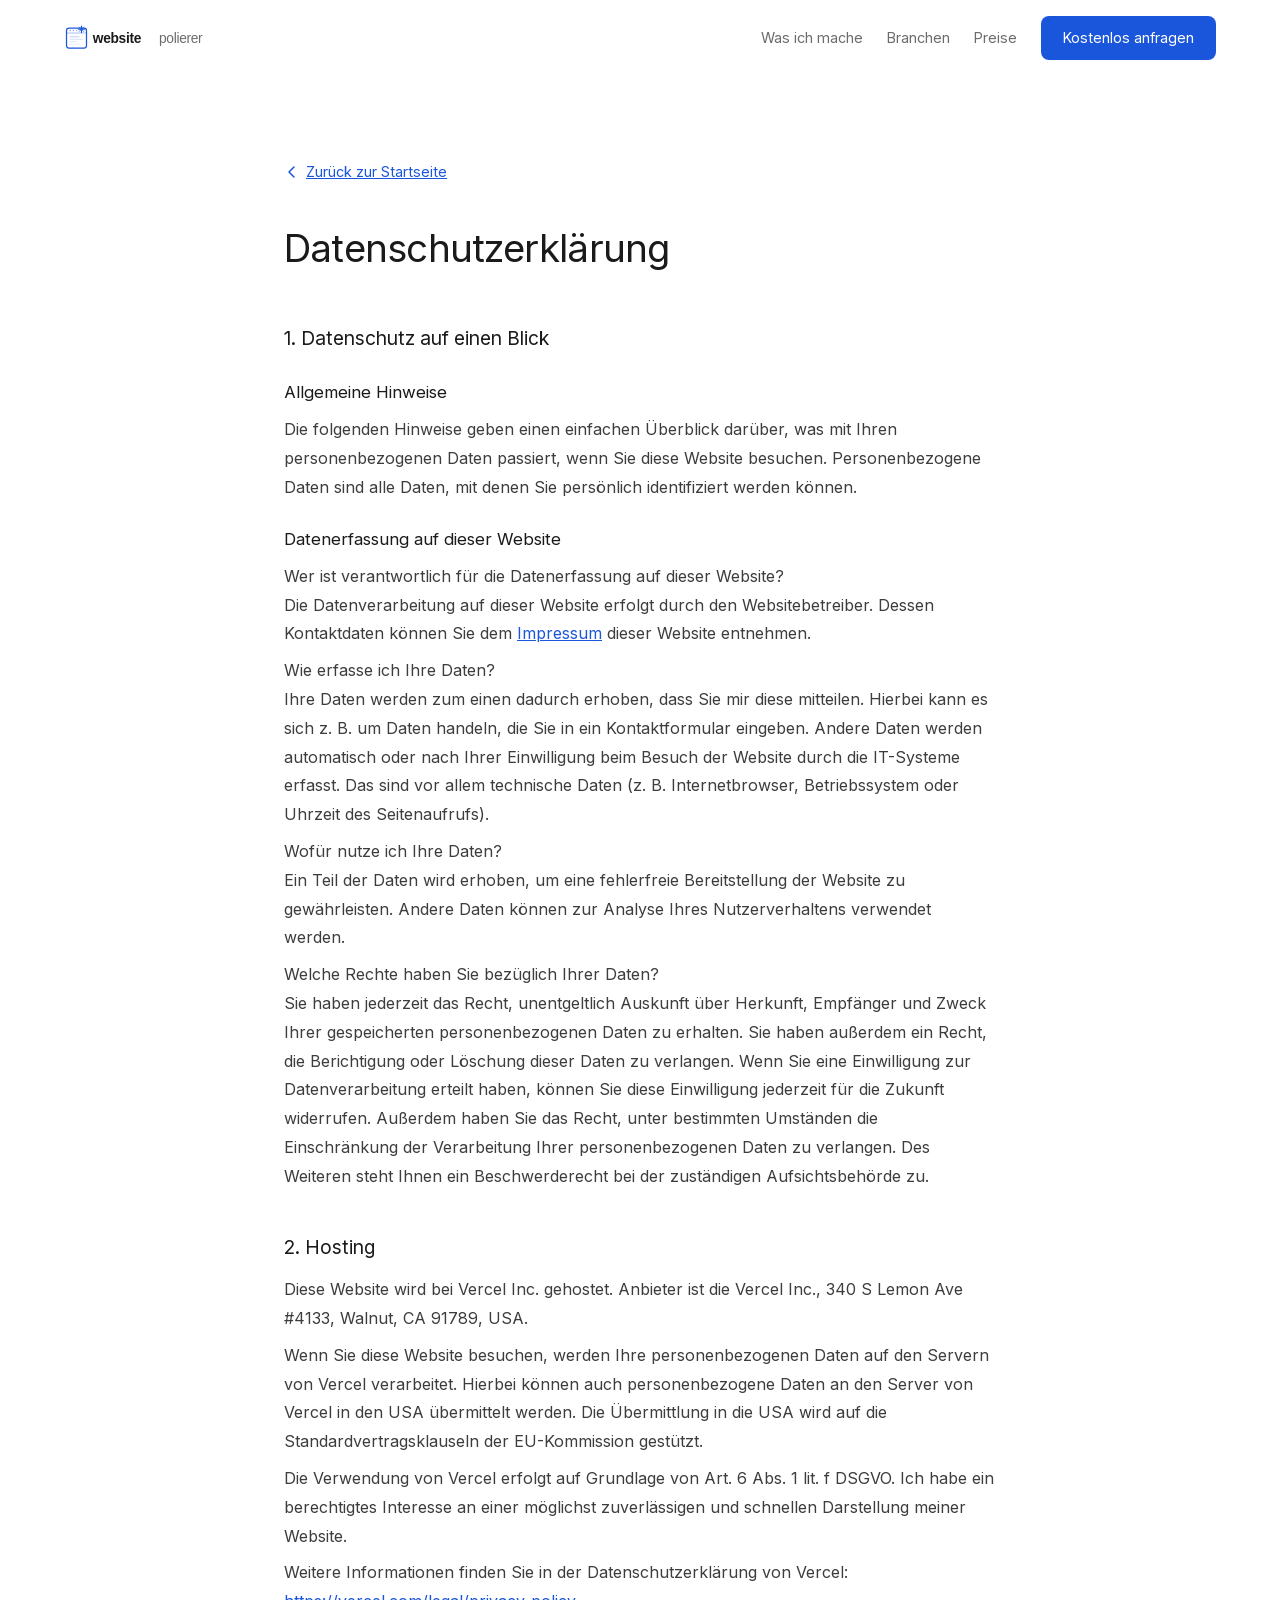
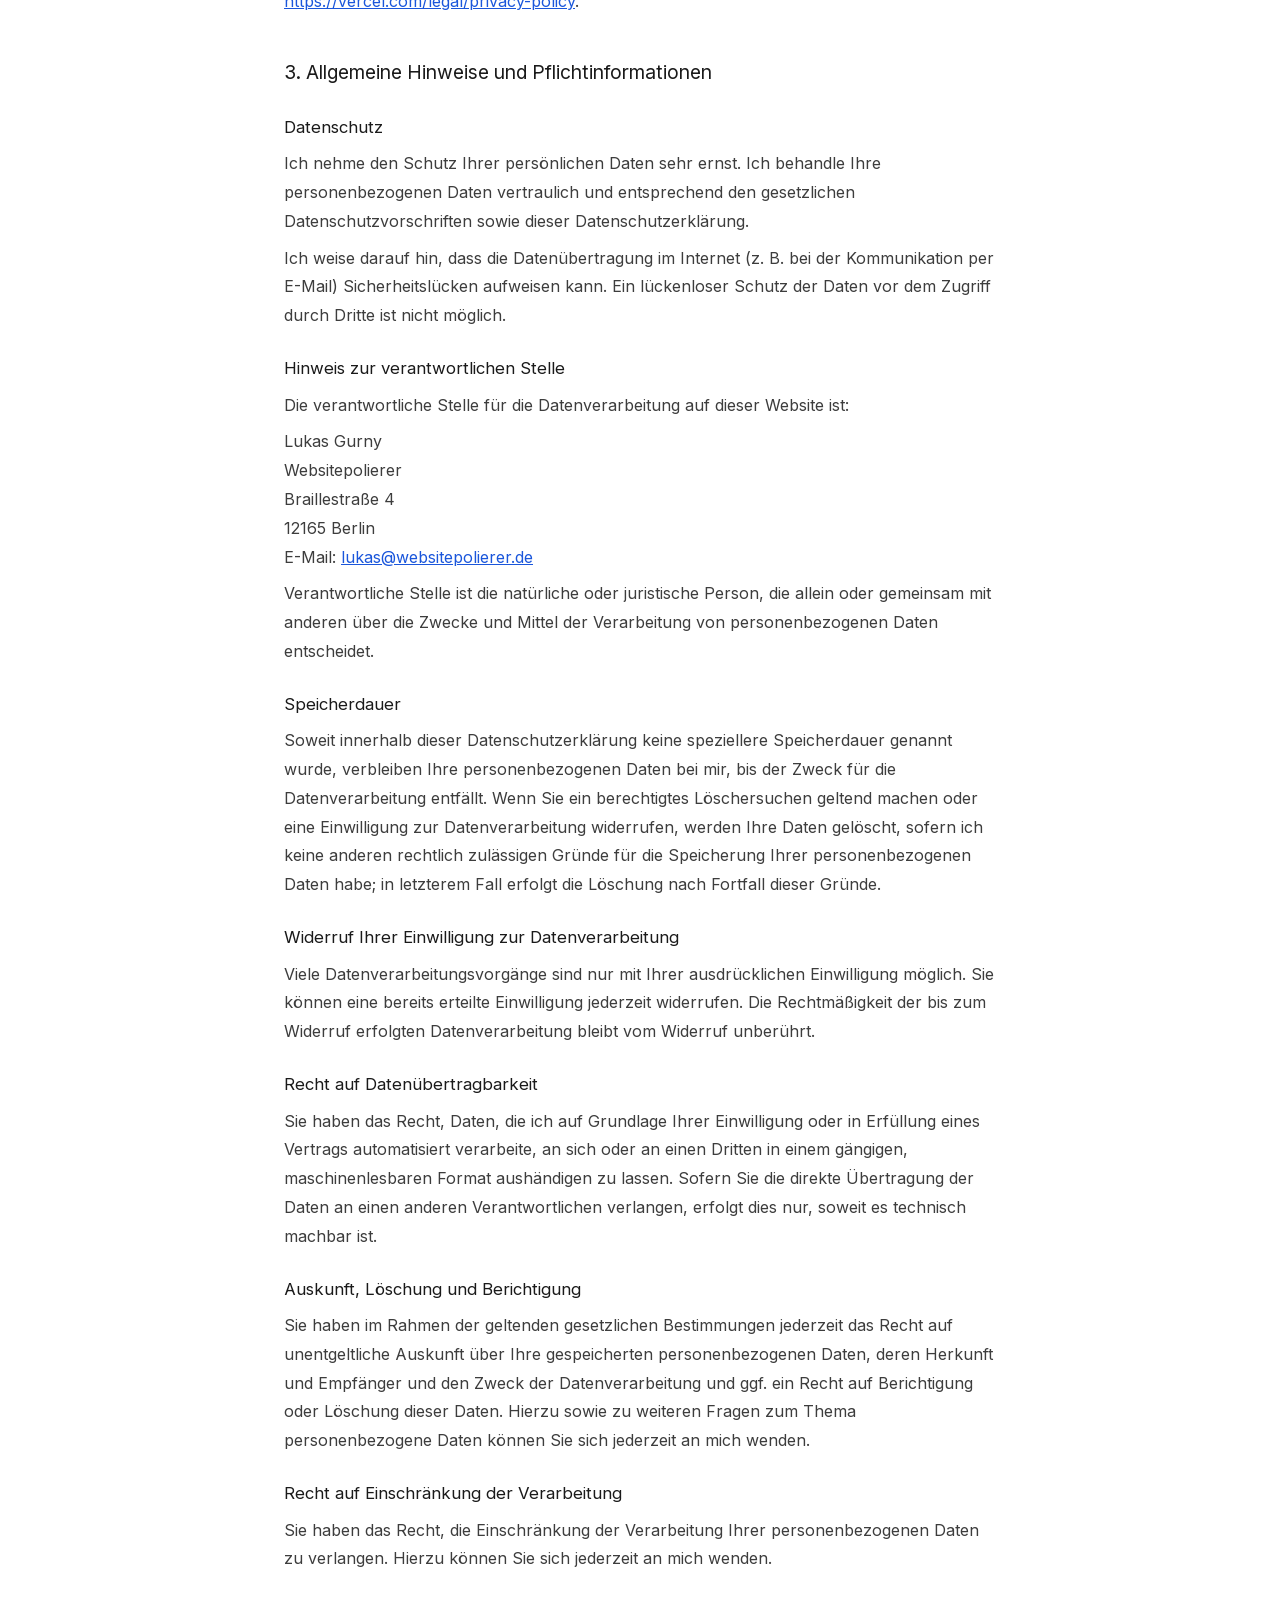
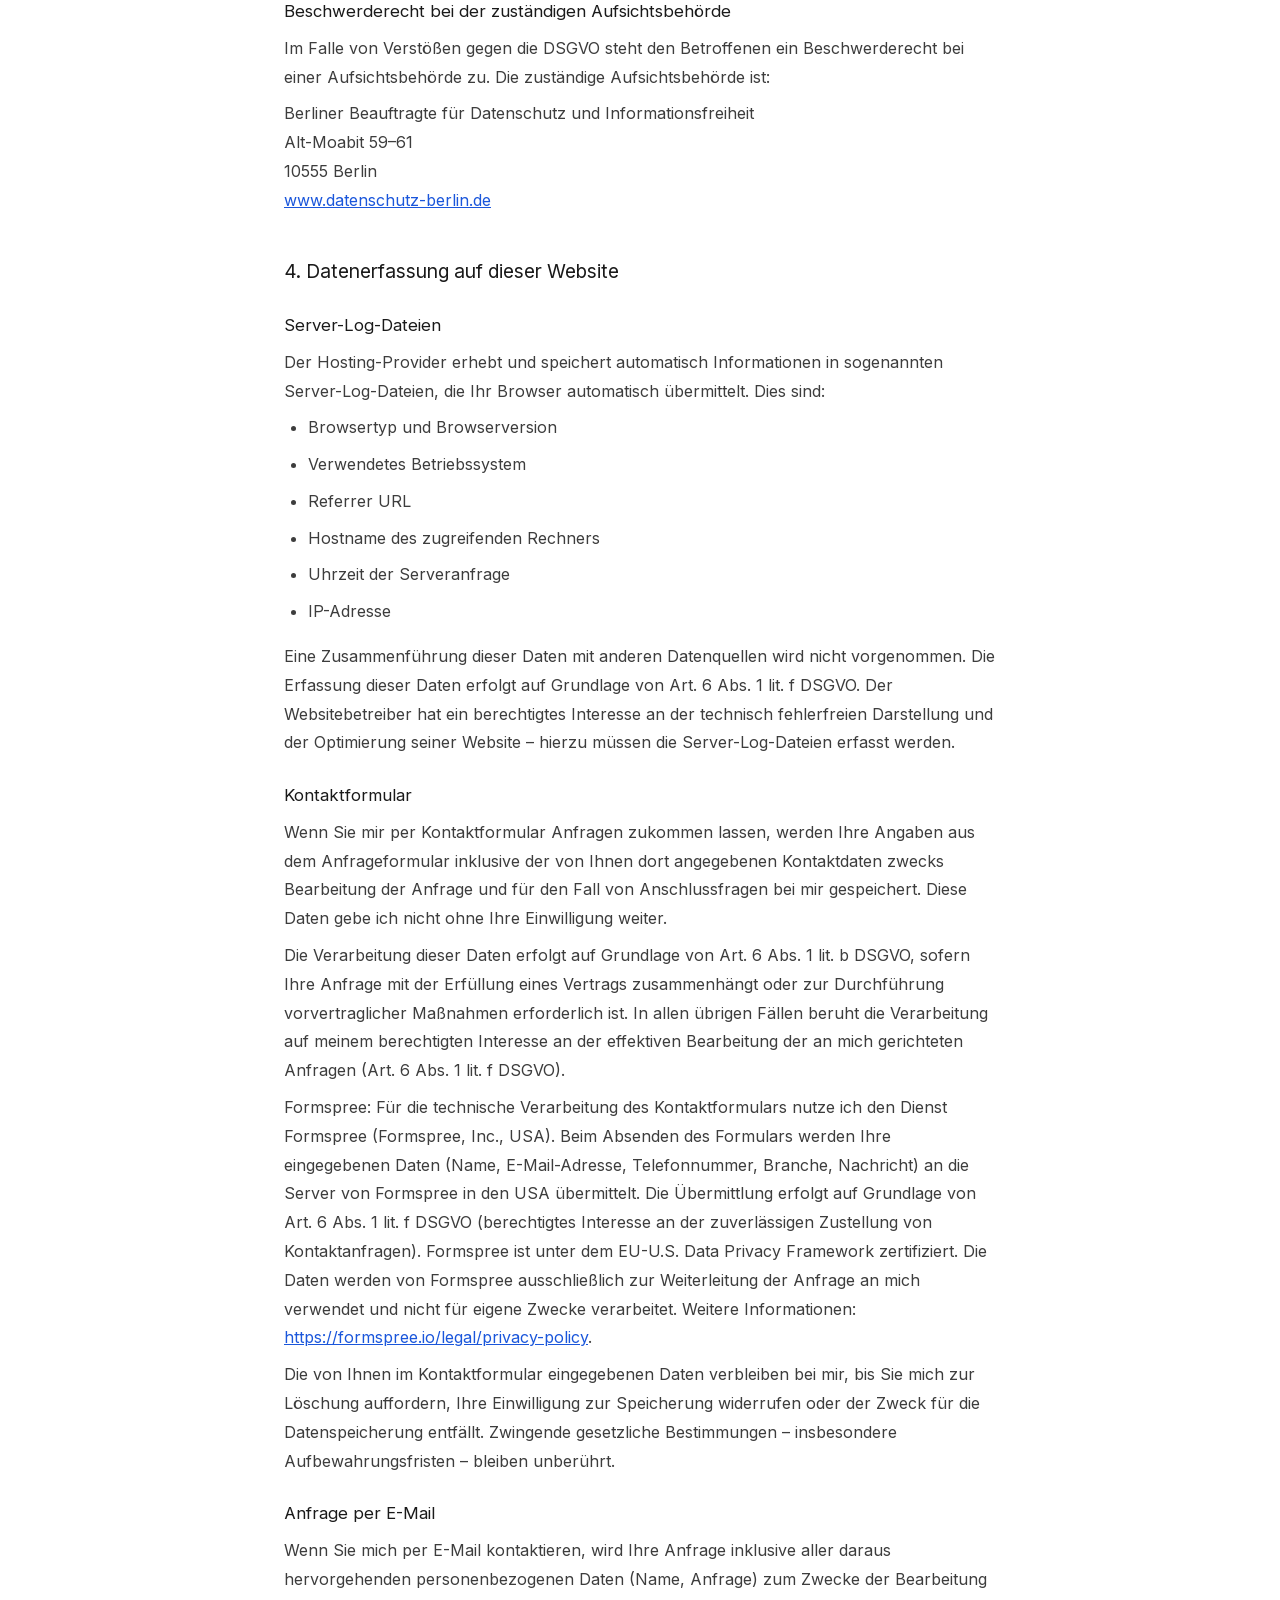
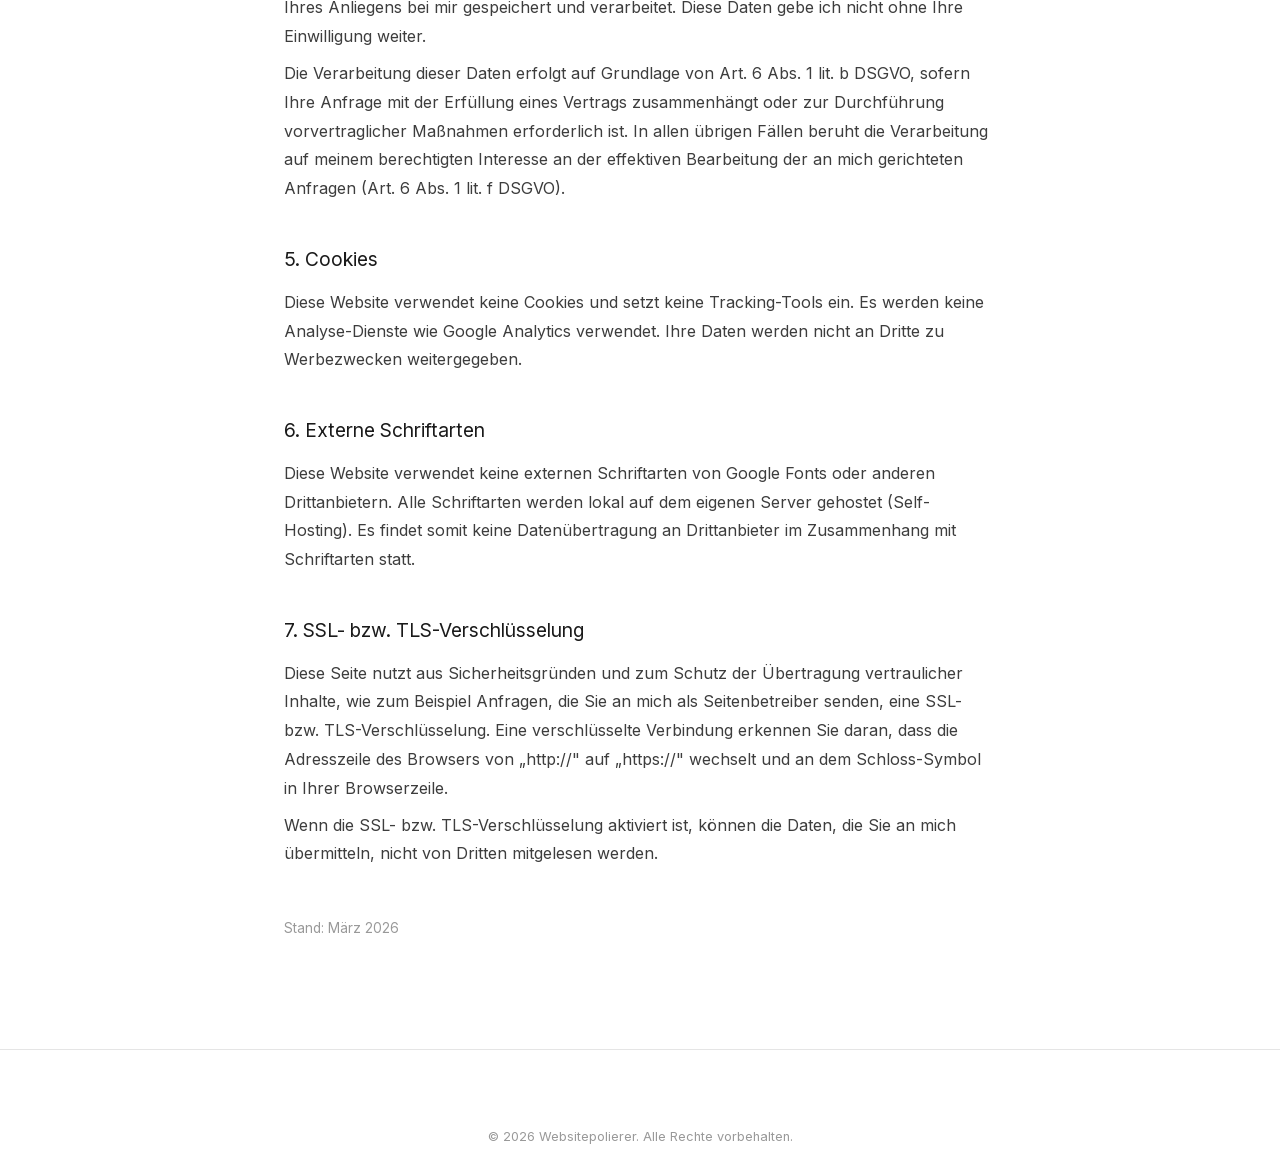
==== commit 568d1ed4: "fix: SEO basics, DSGVO compliance, JS crash, cleanup - Add robots.txt + sitemap.xml (11 URLs) - Add " ====
--- a/website/datenschutz.html
+++ b/website/datenschutz.html
@@ -65,6 +65,7 @@
       gap: 10px;
     }
   </style>
+  <link rel="canonical" href="https://websitepolierer.de/datenschutz.html">
 </head>
 <body>
 
@@ -279,6 +280,16 @@
       gerichteten Anfragen (Art. 6 Abs. 1 lit. f DSGVO).
     </p>
     <p>
+      <strong>Formspree:</strong> Für die technische Verarbeitung des Kontaktformulars nutze ich den Dienst
+      Formspree (Formspree, Inc., USA). Beim Absenden des Formulars werden Ihre eingegebenen Daten
+      (Name, E-Mail-Adresse, Telefonnummer, Branche, Nachricht) an die Server von Formspree in den USA
+      übermittelt. Die Übermittlung erfolgt auf Grundlage von Art. 6 Abs. 1 lit. f DSGVO (berechtigtes
+      Interesse an der zuverlässigen Zustellung von Kontaktanfragen). Formspree ist unter dem EU-U.S.
+      Data Privacy Framework zertifiziert. Die Daten werden von Formspree ausschließlich zur Weiterleitung
+      der Anfrage an mich verwendet und nicht für eigene Zwecke verarbeitet. Weitere Informationen:
+      <a href="https://formspree.io/legal/privacy-policy" target="_blank" rel="noopener">https://formspree.io/legal/privacy-policy</a>.
+    </p>
+    <p>
       Die von Ihnen im Kontaktformular eingegebenen Daten verbleiben bei mir, bis Sie mich zur
       Löschung auffordern, Ihre Einwilligung zur Speicherung widerrufen oder der Zweck für die
       Datenspeicherung entfällt. Zwingende gesetzliche Bestimmungen – insbesondere
--- a/website/style.css
+++ b/website/style.css
@@ -225,7 +225,7 @@
 .nav__links {
   display: flex;
   align-items: center;
-  gap: 32px;
+  gap: 24px;
 }
 
 .nav__link {
@@ -355,6 +355,90 @@
   margin-bottom: 56px;
 }
 
+/* Hero Demo Browser Mockup */
+.hero__demo {
+  max-width: 720px;
+  margin: 0 auto 48px;
+}
+
+.hero__demo-browser {
+  border-radius: 12px;
+  overflow: hidden;
+  box-shadow: 0 24px 48px rgba(0,0,0,0.12), 0 4px 12px rgba(0,0,0,0.06);
+  border: 1px solid var(--border);
+}
+
+.hero__demo-bar {
+  display: flex;
+  align-items: center;
+  gap: 6px;
+  padding: 10px 16px;
+  background: var(--bg-light);
+  border-bottom: 1px solid var(--border);
+}
+
+.hero__demo-dot {
+  width: 10px;
+  height: 10px;
+  border-radius: 50%;
+  background: var(--border-hover);
+}
+
+.hero__demo-url {
+  margin-left: 12px;
+  font-size: 0.8rem;
+  color: var(--text-muted);
+  background: var(--bg-white);
+  padding: 4px 12px;
+  border-radius: 6px;
+  border: 1px solid var(--border);
+  flex: 1;
+}
+
+.hero__demo-frame-link {
+  display: block;
+  position: relative;
+  cursor: pointer;
+  text-decoration: none;
+}
+
+.hero__demo-frame {
+  width: 100%;
+  height: 400px;
+  border: none;
+  pointer-events: none;
+  transform-origin: top left;
+}
+
+.hero__demo-overlay {
+  position: absolute;
+  inset: 0;
+  display: flex;
+  align-items: center;
+  justify-content: center;
+  background: rgba(0,0,0,0);
+  transition: background 0.2s ease;
+}
+
+.hero__demo-overlay-text {
+  opacity: 0;
+  color: white;
+  font-weight: 600;
+  font-size: 1rem;
+  background: var(--accent);
+  padding: 10px 24px;
+  border-radius: 8px;
+  transition: opacity 0.2s ease;
+}
+
+.hero__demo-frame-link:hover .hero__demo-overlay {
+  background: rgba(0,0,0,0.3);
+}
+
+.hero__demo-frame-link:hover .hero__demo-overlay-text {
+  opacity: 1;
+}
+
 .hero__stats {
   display: flex;
   align-items: center;
@@ -446,6 +530,62 @@
 }
 
 /* ========================================
+   AGITATION (Problem section)
+   ======================================== */
+.agitation {
+  padding: 100px 0;
+  background: var(--bg-white);
+}
+
+.agitation__grid {
+  display: grid;
+  grid-template-columns: repeat(2, 1fr);
+  gap: 24px;
+}
+
+.agitation__card {
+  padding: 32px;
+  border: 1px solid var(--border);
+  border-radius: var(--radius-lg);
+  transition: border-color var(--transition);
+}
+
+.agitation__card:hover {
+  border-color: var(--border-hover);
+}
+
+.agitation__icon {
+  width: 48px;
+  height: 48px;
+  display: flex;
+  align-items: center;
+  justify-content: center;
+  background: #fef2f2;
+  border-radius: var(--radius);
+  color: #dc2626;
+  margin-bottom: 18px;
+}
+
+.agitation__card-title {
+  font-size: 1.1rem;
+  font-weight: 600;
+  color: var(--text-dark);
+  margin-bottom: 8px;
+}
+
+.agitation__card-text {
+  font-size: 0.95rem;
+  color: var(--text-muted);
+  line-height: 1.7;
+}
+
+@media (max-width: 768px) {
+  .agitation__grid {
+    grid-template-columns: 1fr;
+  }
+}
+
+/* ========================================
    LEISTUNGEN (Kernleistung)
    ======================================== */
 .leistungen {
@@ -530,6 +670,87 @@
 
 .branchen__card-visual {
   padding: 20px 20px 0;
+}
+
+/* Branchen iframe preview */
+.branchen__preview {
+  border-radius: var(--radius) var(--radius) 0 0;
+  overflow: hidden;
+  border: 1px solid var(--border);
+  border-bottom: none;
+}
+
+.branchen__preview-bar {
+  display: flex;
+  align-items: center;
+  gap: 5px;
+  padding: 8px 12px;
+  background: var(--bg-light);
+  border-bottom: 1px solid var(--border);
+}
+
+.branchen__preview-dot {
+  width: 8px;
+  height: 8px;
+  border-radius: 50%;
+  background: var(--border-hover);
+}
+
+.branchen__preview-url {
+  margin-left: 8px;
+  font-size: 0.7rem;
+  color: var(--text-muted);
+  background: var(--bg-white);
+  padding: 2px 8px;
+  border-radius: 4px;
+  border: 1px solid var(--border);
+}
+
+.branchen__preview-link {
+  display: block;
+  position: relative;
+  cursor: pointer;
+  text-decoration: none;
+  height: 280px;
+  overflow: hidden;
+}
+
+.branchen__preview-frame {
+  width: 200%;
+  height: 560px;
+  border: none;
+  pointer-events: none;
+  transform: scale(0.5);
+  transform-origin: top left;
+}
+
+.branchen__preview-overlay {
+  position: absolute;
+  inset: 0;
+  display: flex;
+  align-items: center;
+  justify-content: center;
+  background: rgba(0,0,0,0);
+  transition: background 0.2s ease;
+}
+
+.branchen__preview-overlay span {
+  opacity: 0;
+  color: white;
+  font-weight: 600;
+  font-size: 0.9rem;
+  background: var(--accent);
+  padding: 8px 20px;
+  border-radius: 6px;
+  transition: opacity 0.2s ease;
+}
+
+.branchen__preview-link:hover .branchen__preview-overlay {
+  background: rgba(0,0,0,0.3);
+}
+
+.branchen__preview-link:hover .branchen__preview-overlay span {
+  opacity: 1;
 }
 
 /* Mini mockup */
@@ -1228,6 +1449,63 @@
   margin-top: 10px;
 }
 
+.form__required {
+  color: #dc2626;
+  font-weight: 500;
+}
+
+.form__error {
+  font-size: 0.85rem;
+  color: #dc2626;
+  text-align: center;
+  margin-top: 10px;
+}
+
+/* Form Success State */
+.form-success {
+  display: flex;
+  flex-direction: column;
+  align-items: center;
+  text-align: center;
+  padding: 40px 24px;
+  color: var(--text);
+}
+
+.form-success svg {
+  color: var(--accent);
+  margin-bottom: 20px;
+}
+
+.form-success h3 {
+  font-size: 1.5rem;
+  font-weight: 700;
+  margin-bottom: 8px;
+}
+
+.form-success p {
+  font-size: 0.95rem;
+  color: var(--text-light);
+  margin-bottom: 24px;
+  max-width: 360px;
+}
+
+.form-success__actions {
+  display: flex;
+  flex-direction: column;
+  gap: 12px;
+  width: 100%;
+  max-width: 320px;
+}
+
+/* Spinner animation */
+@keyframes spin {
+  to { transform: rotate(360deg); }
+}
+
+.spin {
+  animation: spin 1s linear infinite;
+}
+
 /* ========================================
    FOOTER
    ======================================== */
@@ -1473,6 +1751,7 @@
   font-weight: 600;
   color: var(--text-dark);
   transition: color var(--transition);
+  white-space: nowrap;
 }
 
 .nav__phone:hover {
@@ -1706,4 +1985,106 @@
   .hero__stats {
     gap: 24px;
   }
-}
+
+  .hero__demo-frame {
+    height: 260px;
+  }
+}
+
+/* ========================================
+   NAV EMAIL (same style as phone)
+   ======================================== */
+.nav__email {
+  display: none;
+}
+
+.nav__email:hover {
+  color: var(--accent);
+}
+
+.nav__email svg {
+  flex-shrink: 0;
+  color: var(--accent);
+}
+
+/* ========================================
+   CONTACT DIRECT LINKS (phone + WA near form)
+   ======================================== */
+.contact__direct {
+  display: flex;
+  flex-direction: column;
+  gap: 12px;
+  margin-top: 24px;
+}
+
+.contact__direct-link {
+  display: inline-flex;
+  align-items: center;
+  gap: 8px;
+  font-size: 1rem;
+  font-weight: 600;
+  color: var(--text-dark);
+  transition: color var(--transition);
+}
+
+.contact__direct-link:hover {
+  color: var(--accent);
+}
+
+.contact__direct-link svg {
+  flex-shrink: 0;
+}
+
+.contact__direct-link--wa {
+  color: #25d366;
+}
+
+.contact__direct-link--wa:hover {
+  color: #128c7e;
+}
+
+/* ========================================
+   FORM OPTIONAL LABEL
+   ======================================== */
+.form__optional {
+  font-size: 0.8rem;
+  font-weight: 400;
+  color: var(--text-muted);
+}
+
+/* ========================================
+   FLOATING WHATSAPP BUTTON
+   ======================================== */
+.whatsapp-float {
+  position: fixed;
+  bottom: 24px;
+  right: 24px;
+  width: 56px;
+  height: 56px;
+  background: #25d366;
+  border-radius: 50%;
+  display: flex;
+  align-items: center;
+  justify-content: center;
+  box-shadow: 0 4px 12px rgba(0, 0, 0, 0.2);
+  z-index: 1000;
+  transition: transform 0.2s ease, box-shadow 0.2s ease;
+}
+
+.whatsapp-float:hover {
+  transform: scale(1.1);
+  box-shadow: 0 6px 20px rgba(0, 0, 0, 0.25);
+}
+
+@media (max-width: 768px) {
+  .whatsapp-float {
+    bottom: 80px; /* Above sticky CTA */
+    right: 16px;
+    width: 52px;
+    height: 52px;
+  }
+
+  .nav__email .nav__phone-text {
+    display: none;
+  }
+}
